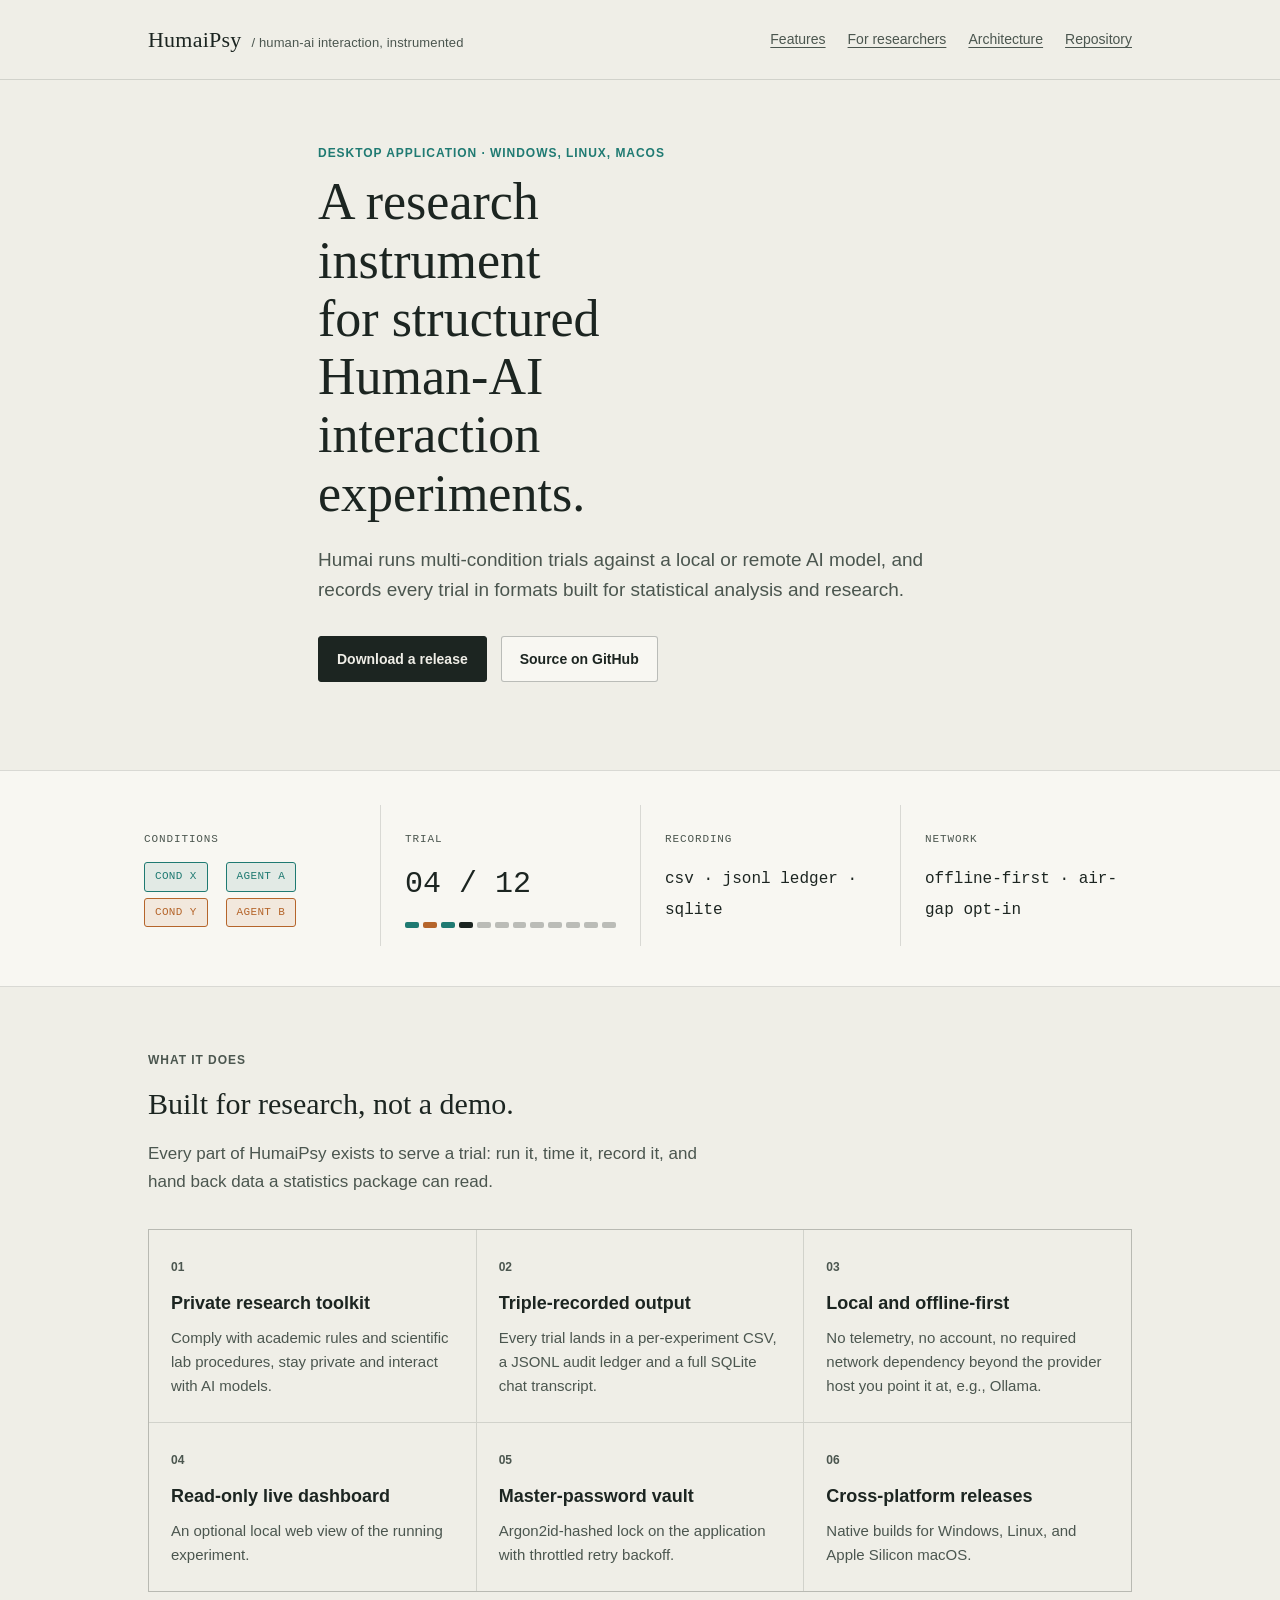
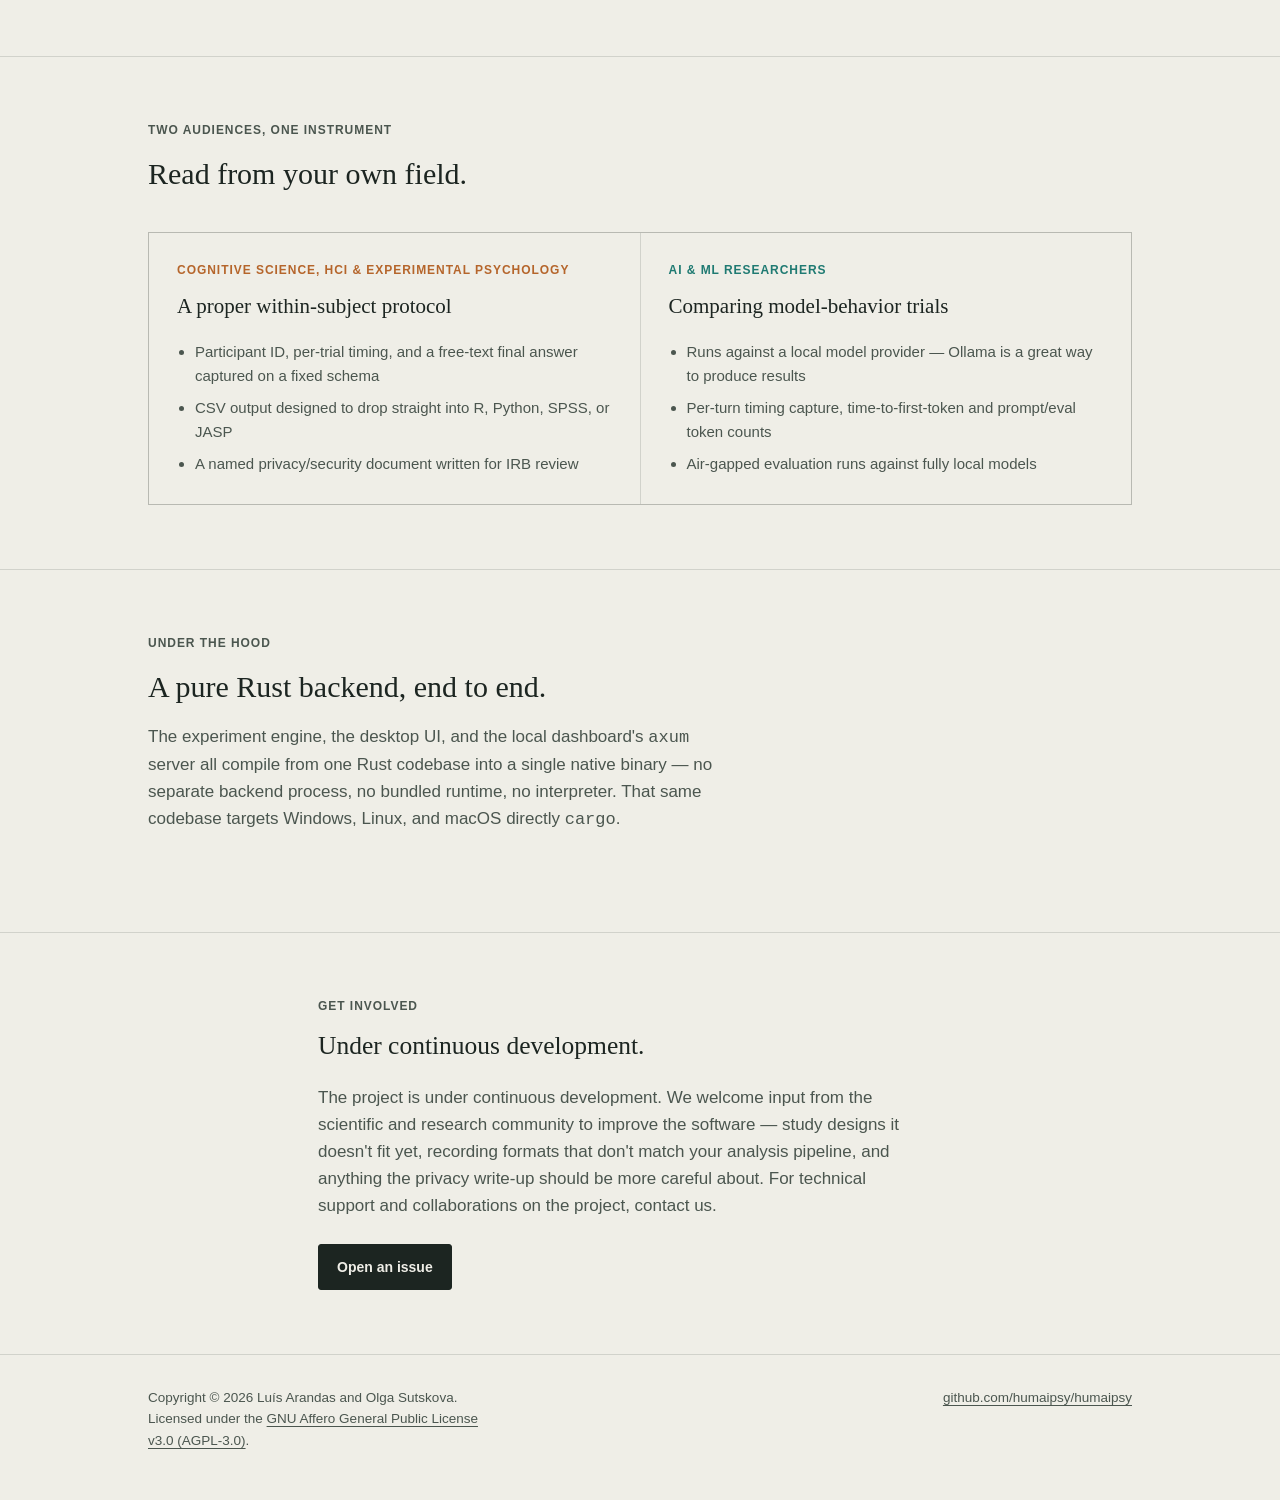
==== docs/index.html @ b85bdc6e "Point site and CI badge at humaipsy/humaipsy The repository moved from vecnode/humai to humaipsy/hum" ====
<!doctype html>
<html lang="en">
<head>
<meta charset="utf-8">
<meta name="viewport" content="width=device-width, initial-scale=1">
<title>HumaiPsy — Human-AI Interaction research instrument</title>
<meta name="description" content="Humai is a cross-platform desktop application for running structured Human-AI Interaction experiments for cognitive science, HCI, and AI research.">
<link rel="stylesheet" href="style.css">
</head>
<body>

<header class="masthead">
  <div class="wrap">
    <div class="wordmark">
      <span class="mark">HumaiPsy</span>
      <span class="tag">/ human-ai interaction, instrumented</span>
    </div>
    <nav class="masthead-links">
      <a href="#features">Features</a>
      <a href="#research">For researchers</a>
      <a href="#architecture">Architecture</a>
      <a href="https://github.com/humaipsy/humaipsy">Repository</a>
    </nav>
  </div>
</header>

<main>
  <section class="hero">
    <div class="wrap prose">
      <span class="eyebrow">Desktop application · Windows, Linux, macOS</span>
      <h1>A research instrument for structured Human&#8209;AI interaction experiments.</h1>
      <p class="lede">
        Humai runs multi-condition trials against a local or
        remote AI model, and records every trial in formats built for
        statistical analysis and research.
      </p>
      <div class="cta-row">
        <a class="btn primary" href="https://github.com/humaipsy/humaipsy/releases">Download a release</a>
        <a class="btn" href="https://github.com/humaipsy/humaipsy">Source on GitHub</a>
      </div>
    </div>
  </section>

  <div class="panel-band">
    <div class="wrap panel">
      <!-- Some design -->
      <div class="panel-cell">
        <span class="label">Conditions</span>
        <div class="condition-row">
          <div class="condition-col">
            <span class="condition-chip coop">COND X</span>
            <span class="condition-chip argum">COND Y</span>
          </div>
          <div class="condition-col">
            <span class="condition-chip coop">AGENT A</span>
            <span class="condition-chip argum">AGENT B</span>
          </div>
        </div>
      </div>
      <!-- Cool animation here -->
      <div class="panel-cell">
        <span class="label">Trial</span>
        <div class="readout-value">04 / 12</div>
        <div class="trial-track" aria-hidden="true">
          <span class="trial-dot done coop"></span><span class="trial-dot done argum"></span>
          <span class="trial-dot done coop"></span><span class="trial-dot active"></span>
          <span class="trial-dot"></span><span class="trial-dot"></span>
          <span class="trial-dot"></span><span class="trial-dot"></span>
          <span class="trial-dot"></span><span class="trial-dot"></span>
          <span class="trial-dot"></span><span class="trial-dot"></span>
        </div>
      </div>
      <div class="panel-cell">
        <span class="label">Recording</span>
        <div class="readout-value" style="font-size:16px; margin-top:14px; line-height:1.9;">
          csv · jsonl ledger · sqlite
        </div>
      </div>
      <div class="panel-cell">
        <span class="label">Network</span>
        <div class="readout-value" style="font-size:16px; margin-top:14px; line-height:1.9;">
          offline-first · air-gap opt-in
        </div>
      </div>
    </div>
  </div>

  <section id="features">
    <div class="wrap">
      <div class="section-head">
        <span class="eyebrow">What it does</span>
        <h2>Built for research, not a demo.</h2>
        <p>
          Every part of HumaiPsy exists to serve a trial: run it, time it, record it,
          and hand back data a statistics package can read.
        </p>
      </div>
      <div class="feature-grid">
        <div class="feature">
          <span class="num">01</span>
          <h3>Private research toolkit</h3>
          <p>Comply with academic rules and scientific lab procedures, 
            stay private and interact with AI models.</p>
        </div>
        <div class="feature">
          <span class="num">02</span>
          <h3>Triple-recorded output</h3>
          <p>Every trial lands in a per-experiment CSV, a JSONL audit
          ledger and a full SQLite chat transcript.</p>
        </div>
        <div class="feature">
          <span class="num">03</span>
          <h3>Local and offline-first</h3>
          <p>No telemetry, no account, no required network dependency beyond
          the provider host you point it at, e.g., Ollama.</p>
        </div>
        <div class="feature">
          <span class="num">04</span>
          <h3>Read-only live dashboard</h3>
          <p>An optional local web view of the running experiment.</p>
        </div>
        <div class="feature">
          <span class="num">05</span>
          <h3>Master-password vault</h3>
          <p>Argon2id-hashed lock on the application with throttled retry
          backoff.</p>
        </div>
        <div class="feature">
          <span class="num">06</span>
          <h3>Cross-platform releases</h3>
          <p>Native builds for Windows, Linux, and Apple Silicon macOS.</p>
        </div>
      </div>
    </div>
  </section>

  <section id="research">
    <div class="wrap">
      <div class="section-head">
        <span class="eyebrow">Two audiences, one instrument</span>
        <h2>Read from your own field.</h2>
      </div>
      <div class="tracks">
        <div class="track">
          <span class="eyebrow argum">Cognitive science, HCI &amp; experimental psychology</span>
          <h3>A proper within-subject protocol</h3>
          <ul>
            <li>Participant ID, per-trial timing, and a free-text final answer captured on a fixed schema</li>
            <li>CSV output designed to drop straight into R, Python, SPSS, or JASP</li>
            <li>A named privacy/security document written for IRB review</li>
          </ul>
        </div>
        <div class="track">
          <span class="eyebrow coop">AI &amp; ML researchers</span>
          <h3>Comparing model-behavior trials</h3>
          <ul>
            <li>Runs against a local model provider — Ollama is a great way to produce results</li>
            <li>Per-turn timing capture, time-to-first-token and prompt/eval token counts</li>
            <li>Air-gapped evaluation runs against fully local models</li>
          </ul>
        </div>
      </div>
    </div>
  </section>

  <section id="architecture">
    <div class="wrap">
      <div class="section-head">
        <span class="eyebrow">Under the hood</span>
        <h2>A pure Rust backend, end to end.</h2>
        <p>
          The experiment engine, the desktop UI, and the local dashboard's
          <code>axum</code> server all compile from one Rust codebase into a
          single native binary — no separate backend process, no bundled
          runtime, no interpreter. That same codebase targets Windows, Linux,
          and macOS directly
          <code>cargo</code>.
        </p>
      </div>
    </div>
  </section>

  <section class="cta-final">
    <div class="wrap prose">
      <span class="eyebrow">Get involved</span>
      <h2>Under continuous development.</h2>
      <p>
        The project is under continuous development. We welcome input from the
        scientific and research community to improve the software — study
        designs it doesn't fit yet, recording formats that don't match your
        analysis pipeline, and anything the privacy write-up should be more
        careful about. For technical support and collaborations on the project,
        contact us.
      </p>
      <div class="contact-row">
        <a class="btn primary" href="https://github.com/humaipsy/humaipsy/issues">Open an issue</a>
      </div>
    </div>
  </section>
</main>

<footer>
  <div class="wrap">
    <div class="license-line">
      Copyright &copy; 2026 Lu&iacute;s Arandas and Olga Sutskova.<br>
      Licensed under the <a href="https://github.com/humaipsy/humaipsy/blob/main/LICENSE">GNU Affero General Public License v3.0 (AGPL-3.0)</a>.
    </div>
    <div>
      <a href="https://github.com/humaipsy/humaipsy">github.com/humaipsy/humaipsy</a>
    </div>
  </div>
</footer>

<script src="script.js" defer></script>
</body>
</html>
---- docs/style.css ----
:root {
    --paper: #efeee7;
    --surface: #f8f7f2;
    --ink: #1c2521;
    --ink-soft: #4b564f;
    --line: rgba(28,37,33,.14);
    --line-strong: rgba(28,37,33,.28);
    --coop: #1f7a72;
    --coop-soft: rgba(31,122,114,.10);
    --argum: #b5652b;
    --argum-soft: rgba(181,101,43,.10);
    --shadow: 0 1px 0 rgba(28,37,33,.06);

    --font-display: Georgia, "Iowan Old Style", "Palatino Linotype", "Times New Roman", serif;
    --font-body: -apple-system, "Segoe UI", Roboto, Helvetica, Arial, sans-serif;
    --font-mono: ui-monospace, "Cascadia Code", "SF Mono", Consolas, "Liberation Mono", monospace;
  }

  @media (prefers-color-scheme: dark) {
    :root:not([data-theme="light"]) {
      --paper: #12161a;
      --surface: #171c20;
      --ink: #e7e4d8;
      --ink-soft: #a7ada3;
      --line: rgba(231,228,216,.14);
      --line-strong: rgba(231,228,216,.28);
      --coop: #4fc3b8;
      --coop-soft: rgba(79,195,184,.12);
      --argum: #e0954d;
      --argum-soft: rgba(224,149,77,.12);
      --shadow: 0 1px 0 rgba(0,0,0,.4);
    }
  }
  :root[data-theme="dark"] {
    --paper: #12161a;
    --surface: #171c20;
    --ink: #e7e4d8;
    --ink-soft: #a7ada3;
    --line: rgba(231,228,216,.14);
    --line-strong: rgba(231,228,216,.28);
    --coop: #4fc3b8;
    --coop-soft: rgba(79,195,184,.12);
    --argum: #e0954d;
    --argum-soft: rgba(224,149,77,.12);
    --shadow: 0 1px 0 rgba(0,0,0,.4);
  }

  * { box-sizing: border-box; }
  html { -webkit-text-size-adjust: 100%; }
  body {
    margin: 0;
    background: var(--paper);
    color: var(--ink);
    font-family: var(--font-body);
    font-size: 17px;
    line-height: 1.6;
    -webkit-font-smoothing: antialiased;
  }
  ::selection { background: var(--coop-soft); }
  a { color: var(--coop); text-decoration-thickness: 1px; text-underline-offset: 3px; }
  a:focus-visible, button:focus-visible { outline: 2px solid var(--coop); outline-offset: 2px; }

  .wrap { max-width: 1040px; margin: 0 auto; padding: 0 28px; }
  .prose { max-width: 700px; }

  h1, h2, h3 { font-family: var(--font-display); font-weight: 400; text-wrap: balance; margin: 0; }
  .eyebrow {
    font-family: var(--font-body);
    font-weight: 600;
    font-size: 12px;
    letter-spacing: .08em;
    text-transform: uppercase;
    color: var(--ink-soft);
    display: block;
    margin-bottom: 10px;
  }
  code, .mono { font-family: var(--font-mono); }

  /* Masthead */
  header.masthead {
    border-bottom: 1px solid var(--line);
  }
  .masthead .wrap {
    display: flex;
    align-items: center;
    justify-content: space-between;
    padding-top: 22px;
    padding-bottom: 22px;
    gap: 16px;
    flex-wrap: wrap;
  }
  .wordmark {
    display: flex;
    align-items: baseline;
    gap: 10px;
  }
  .wordmark .mark {
    font-family: var(--font-display);
    font-size: 22px;
    letter-spacing: .01em;
  }
  .wordmark .tag {
    font-family: var(--font-body);
    font-size: 13px;
    color: var(--ink-soft);
    letter-spacing: .01em;
  }
  nav.masthead-links {
    display: flex;
    gap: 22px;
    font-family: var(--font-body);
    font-size: 14px;
  }
  nav.masthead-links a { color: var(--ink-soft); }
  nav.masthead-links a:hover { color: var(--ink); }

  /* Hero */
  .hero { padding: 64px 0 40px; }
  .hero .eyebrow { color: var(--coop); }
  .hero h1 {
    font-size: clamp(34px, 5vw, 52px);
    line-height: 1.12;
    max-width: 15ch;
  }
  .hero p.lede {
    max-width: 62ch;
    font-size: 19px;
    color: var(--ink-soft);
    margin: 22px 0 0;
  }
  .hero .cta-row {
    display: flex;
    gap: 14px;
    margin-top: 30px;
    flex-wrap: wrap;
  }
  .btn {
    display: inline-flex;
    align-items: center;
    gap: 8px;
    font-family: var(--font-body);
    font-weight: 600;
    font-size: 14px;
    padding: 11px 18px;
    border: 1px solid var(--line-strong);
    border-radius: 3px;
    color: var(--ink);
    text-decoration: none;
    background: var(--surface);
  }
  .btn.primary {
    background: var(--ink);
    color: var(--paper);
    border-color: var(--ink);
  }
  .btn:hover { border-color: var(--coop); color: var(--coop); }
  .btn.primary:hover { color: var(--paper); border-color: var(--coop); background: var(--coop); }

  /* Instrument panel */
  .panel-band { border-top: 1px solid var(--line); border-bottom: 1px solid var(--line); background: var(--surface); margin-top: 48px; }
  .panel {
    padding: 34px 0 40px;
    display: grid;
    grid-template-columns: repeat(auto-fit, minmax(220px, 1fr));
    gap: 0;
  }
  .panel-cell {
    padding: 18px 24px;
    border-left: 1px solid var(--line);
  }
  .panel-cell:first-child { border-left: none; }
  .panel-cell .label {
    font-family: var(--font-mono);
    font-size: 11px;
    letter-spacing: .08em;
    text-transform: uppercase;
    color: var(--ink-soft);
  }
  .condition-row { display: flex; flex-direction: row; gap: 18px; margin-top: 12px; align-items: flex-start; }
  .condition-col { display: flex; flex-direction: column; gap: 6px; align-items: flex-start; }
  .condition-chip {
    font-family: var(--font-mono);
    font-size: 11px;
    padding: 5px 10px;
    border-radius: 3px;
    letter-spacing: .03em;
  }
  .condition-chip.coop { background: var(--coop-soft); color: var(--coop); border: 1px solid var(--coop); }
  .condition-chip.argum { background: var(--argum-soft); color: var(--argum); border: 1px solid var(--argum); }
  .readout-value {
    font-family: var(--font-mono);
    font-size: 30px;
    margin-top: 10px;
    font-variant-numeric: tabular-nums;
  }
  .trial-track { display: flex; gap: 4px; margin-top: 14px; }
  .trial-dot { width: 16px; height: 6px; border-radius: 2px; background: var(--line-strong); }
  .trial-dot.done.coop { background: var(--coop); }
  .trial-dot.done.argum { background: var(--argum); }
  .trial-dot.active { background: var(--ink); }

  /* Sections */
  section { padding: 64px 0; }
  section + section { border-top: 1px solid var(--line); }
  .section-head { margin-bottom: 34px; }
  .section-head h2 { font-size: 30px; }
  .section-head p { color: var(--ink-soft); max-width: 62ch; margin: 12px 0 0; }

  .feature-grid {
    display: grid;
    grid-template-columns: repeat(3, 1fr);
    gap: 1px;
    background: var(--line);
    border: 1px solid var(--line);
  }
  @media (max-width: 900px) {
    .feature-grid { grid-template-columns: repeat(2, 1fr); }
  }
  @media (max-width: 600px) {
    .feature-grid { grid-template-columns: 1fr; }
  }
  .feature {
    background: var(--paper);
    padding: 22px 22px 24px;
  }
  .feature .num {
    font-family: var(--font-body);
    font-weight: 600;
    font-size: 12px;
    color: var(--ink-soft);
  }
  .feature h3 { font-size: 18px; margin-top: 10px; font-family: var(--font-body); font-weight: 600; }
  .feature p { color: var(--ink-soft); font-size: 15px; margin: 8px 0 0; }

  .tracks {
    display: grid;
    grid-template-columns: 1fr 1fr;
    gap: 1px;
    background: var(--line);
    border: 1px solid var(--line);
  }
  .track { background: var(--paper); padding: 28px; }
  .track .eyebrow.coop { color: var(--coop); }
  .track .eyebrow.argum { color: var(--argum); }
  .track h3 { font-size: 21px; font-family: var(--font-display); }
  .track ul { padding-left: 18px; margin: 16px 0 0; color: var(--ink-soft); font-size: 15px; }
  .track li + li { margin-top: 8px; }
  .track li::marker { color: var(--ink-soft); }


  .cta-final { text-align: left; }
  .cta-final p { max-width: 62ch; color: var(--ink-soft); }
  .contact-row { display: flex; gap: 14px; flex-wrap: wrap; margin-top: 24px; }

  footer {
    border-top: 1px solid var(--line);
    padding: 32px 0 48px;
  }
  footer .wrap {
    display: flex;
    justify-content: space-between;
    align-items: flex-start;
    gap: 20px;
    flex-wrap: wrap;
    font-family: var(--font-body);
    font-size: 13.5px;
    color: var(--ink-soft);
  }
  footer a { color: var(--ink-soft); }
  footer a:hover { color: var(--coop); }
  footer .license-line { max-width: 46ch; line-height: 1.6; }

  @media (max-width: 720px) {
    .tracks { grid-template-columns: 1fr; }
  }

  @media (prefers-reduced-motion: no-preference) {
    .trial-dot.active { animation: pulse 1.6s ease-in-out infinite; }
  }
  @keyframes pulse { 0%,100% { opacity: 1; } 50% { opacity: .35; } }
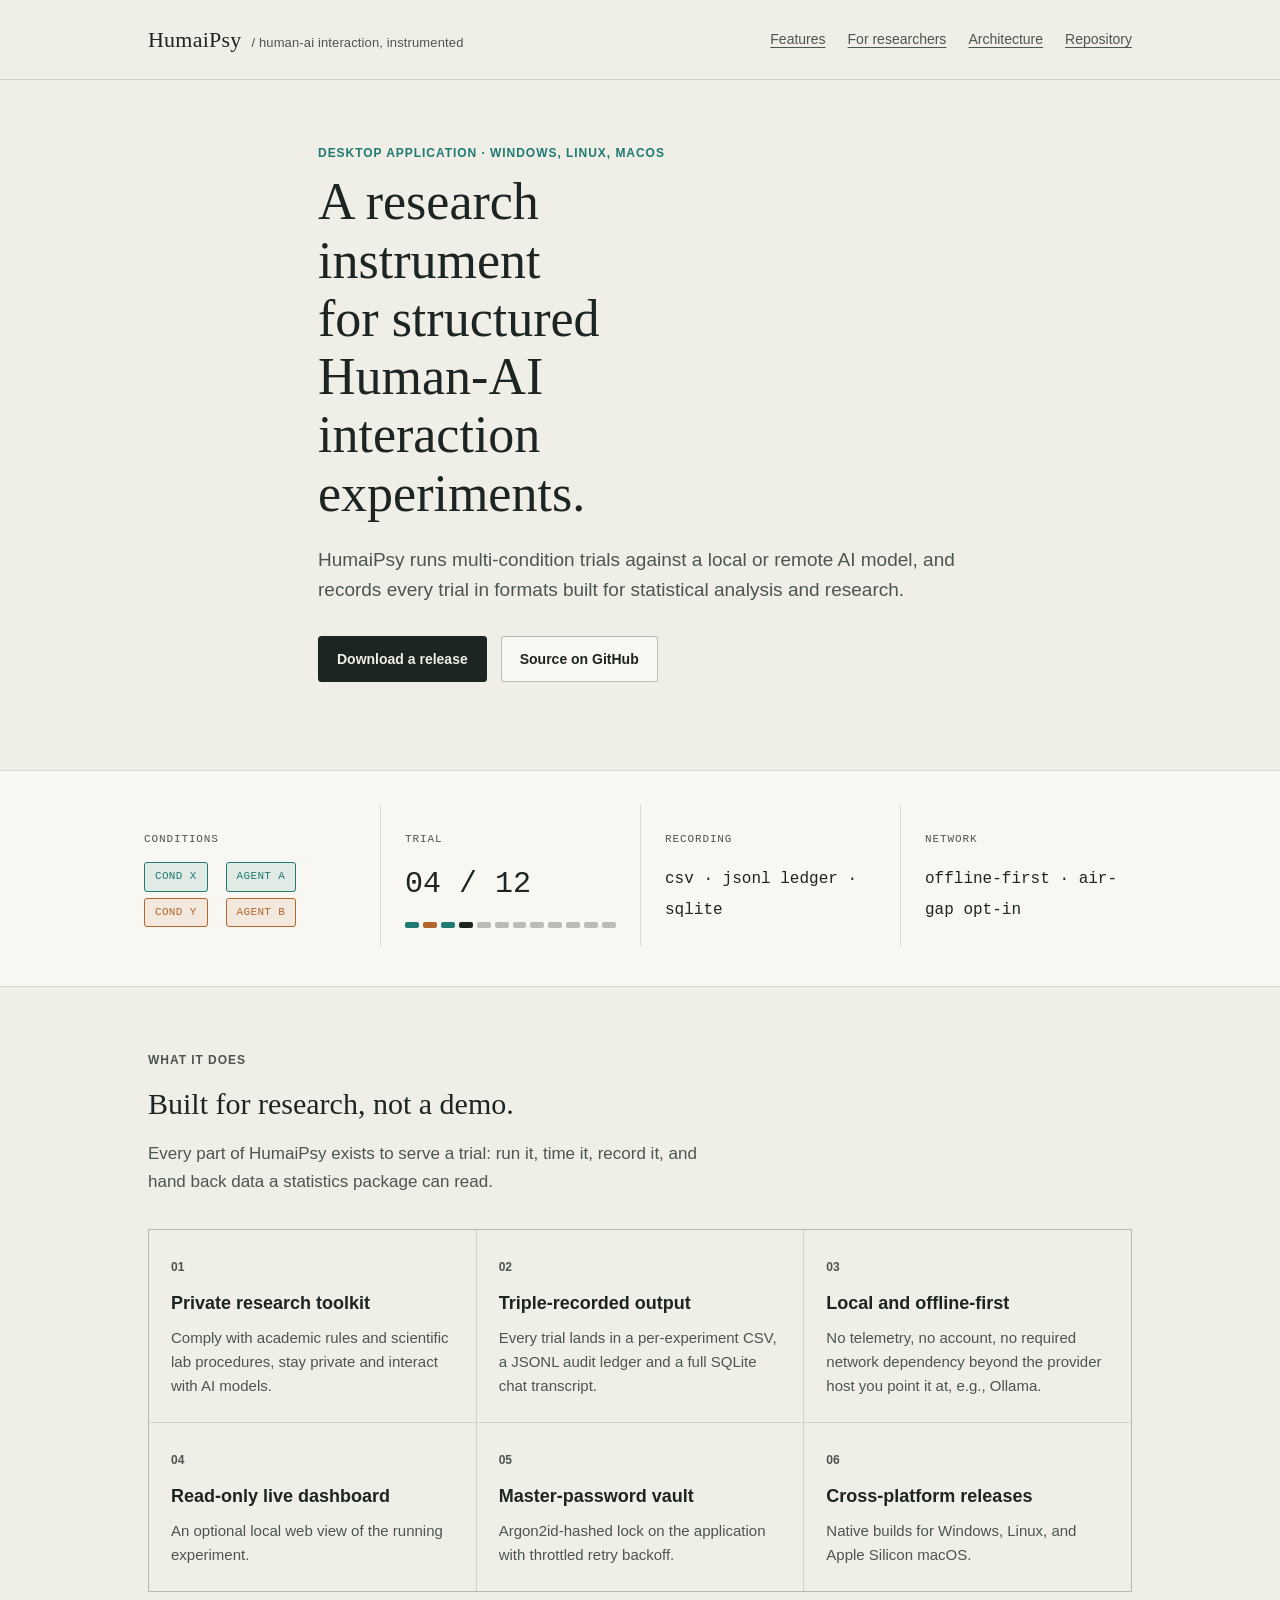
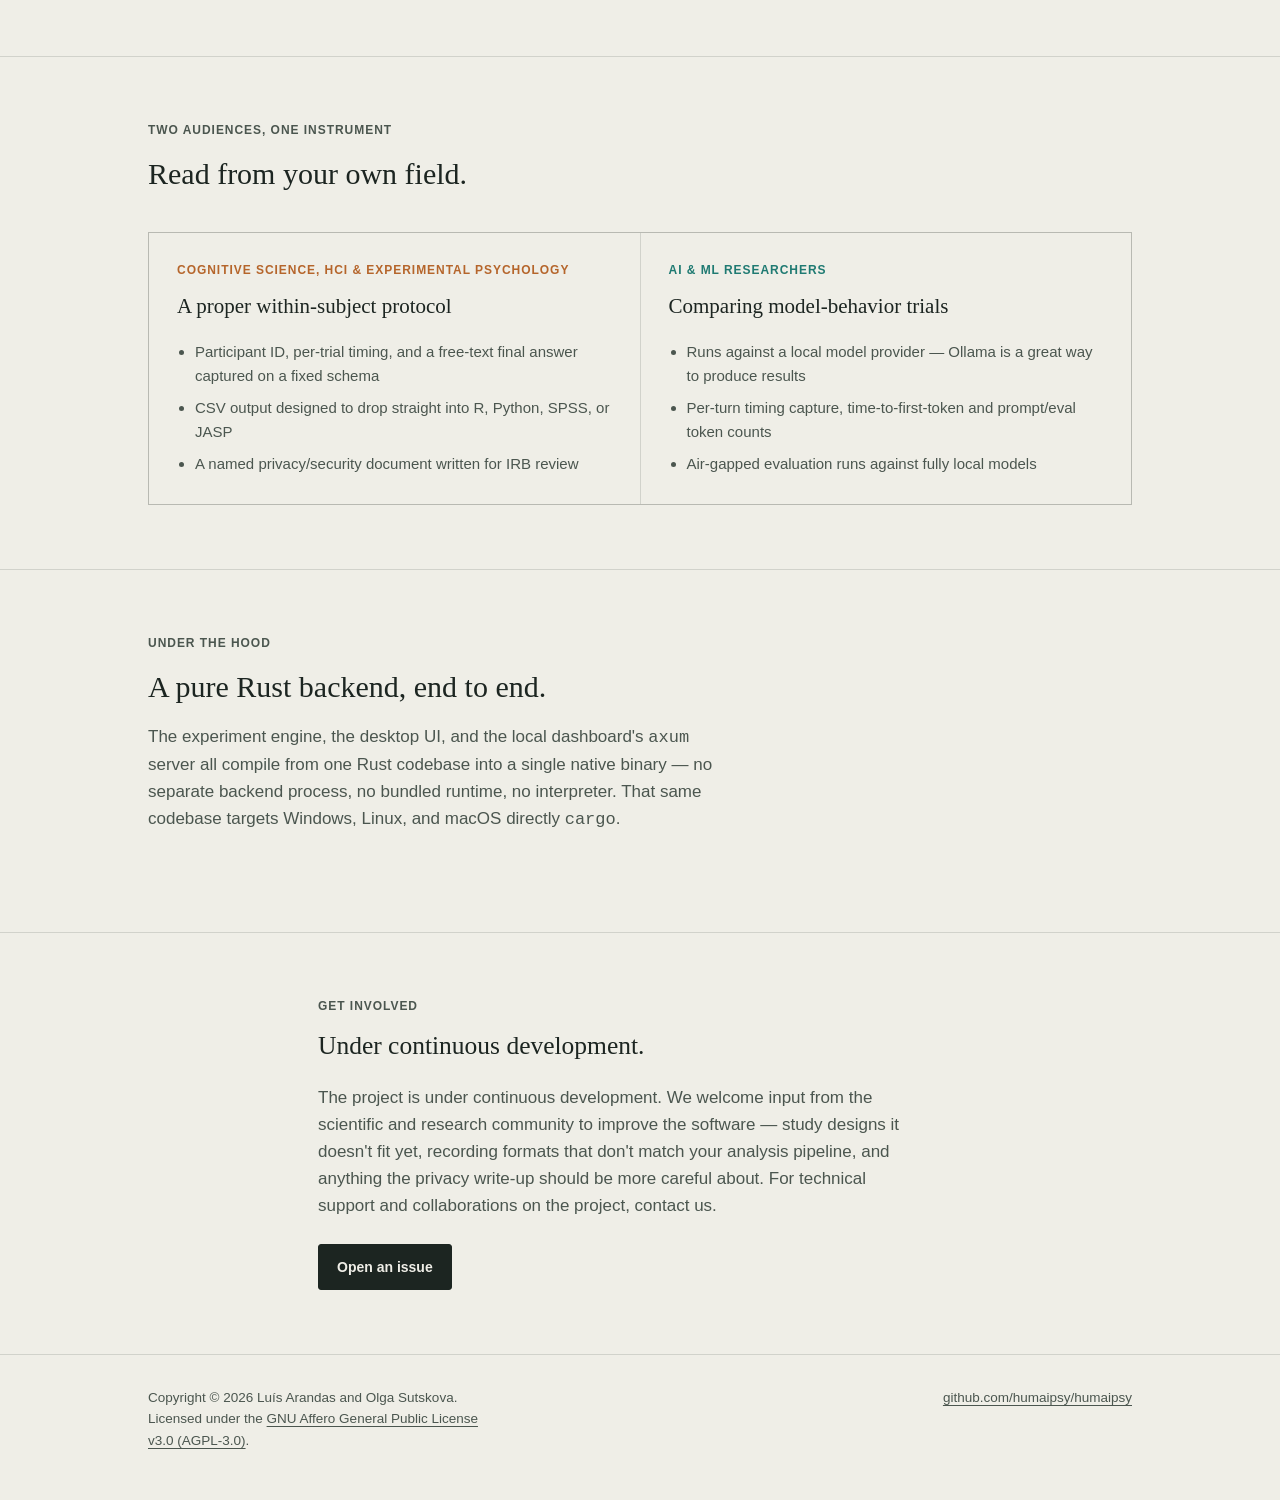
==== commit abf0fb2b: "Rename the project to HumaiPsy (0.1.6) The repository is now humaipsy/humaipsy, and the app still ca" ====
--- a/docs/index.html
+++ b/docs/index.html
@@ -4,7 +4,7 @@
 <meta charset="utf-8">
 <meta name="viewport" content="width=device-width, initial-scale=1">
 <title>HumaiPsy — Human-AI Interaction research instrument</title>
-<meta name="description" content="Humai is a cross-platform desktop application for running structured Human-AI Interaction experiments for cognitive science, HCI, and AI research.">
+<meta name="description" content="HumaiPsy is a cross-platform desktop application for running structured Human-AI Interaction experiments for cognitive science, HCI, and AI research.">
 <link rel="stylesheet" href="style.css">
 </head>
 <body>
@@ -30,7 +30,7 @@
       <span class="eyebrow">Desktop application · Windows, Linux, macOS</span>
       <h1>A research instrument for structured Human&#8209;AI interaction experiments.</h1>
       <p class="lede">
-        Humai runs multi-condition trials against a local or
+        HumaiPsy runs multi-condition trials against a local or
         remote AI model, and records every trial in formats built for
         statistical analysis and research.
       </p>
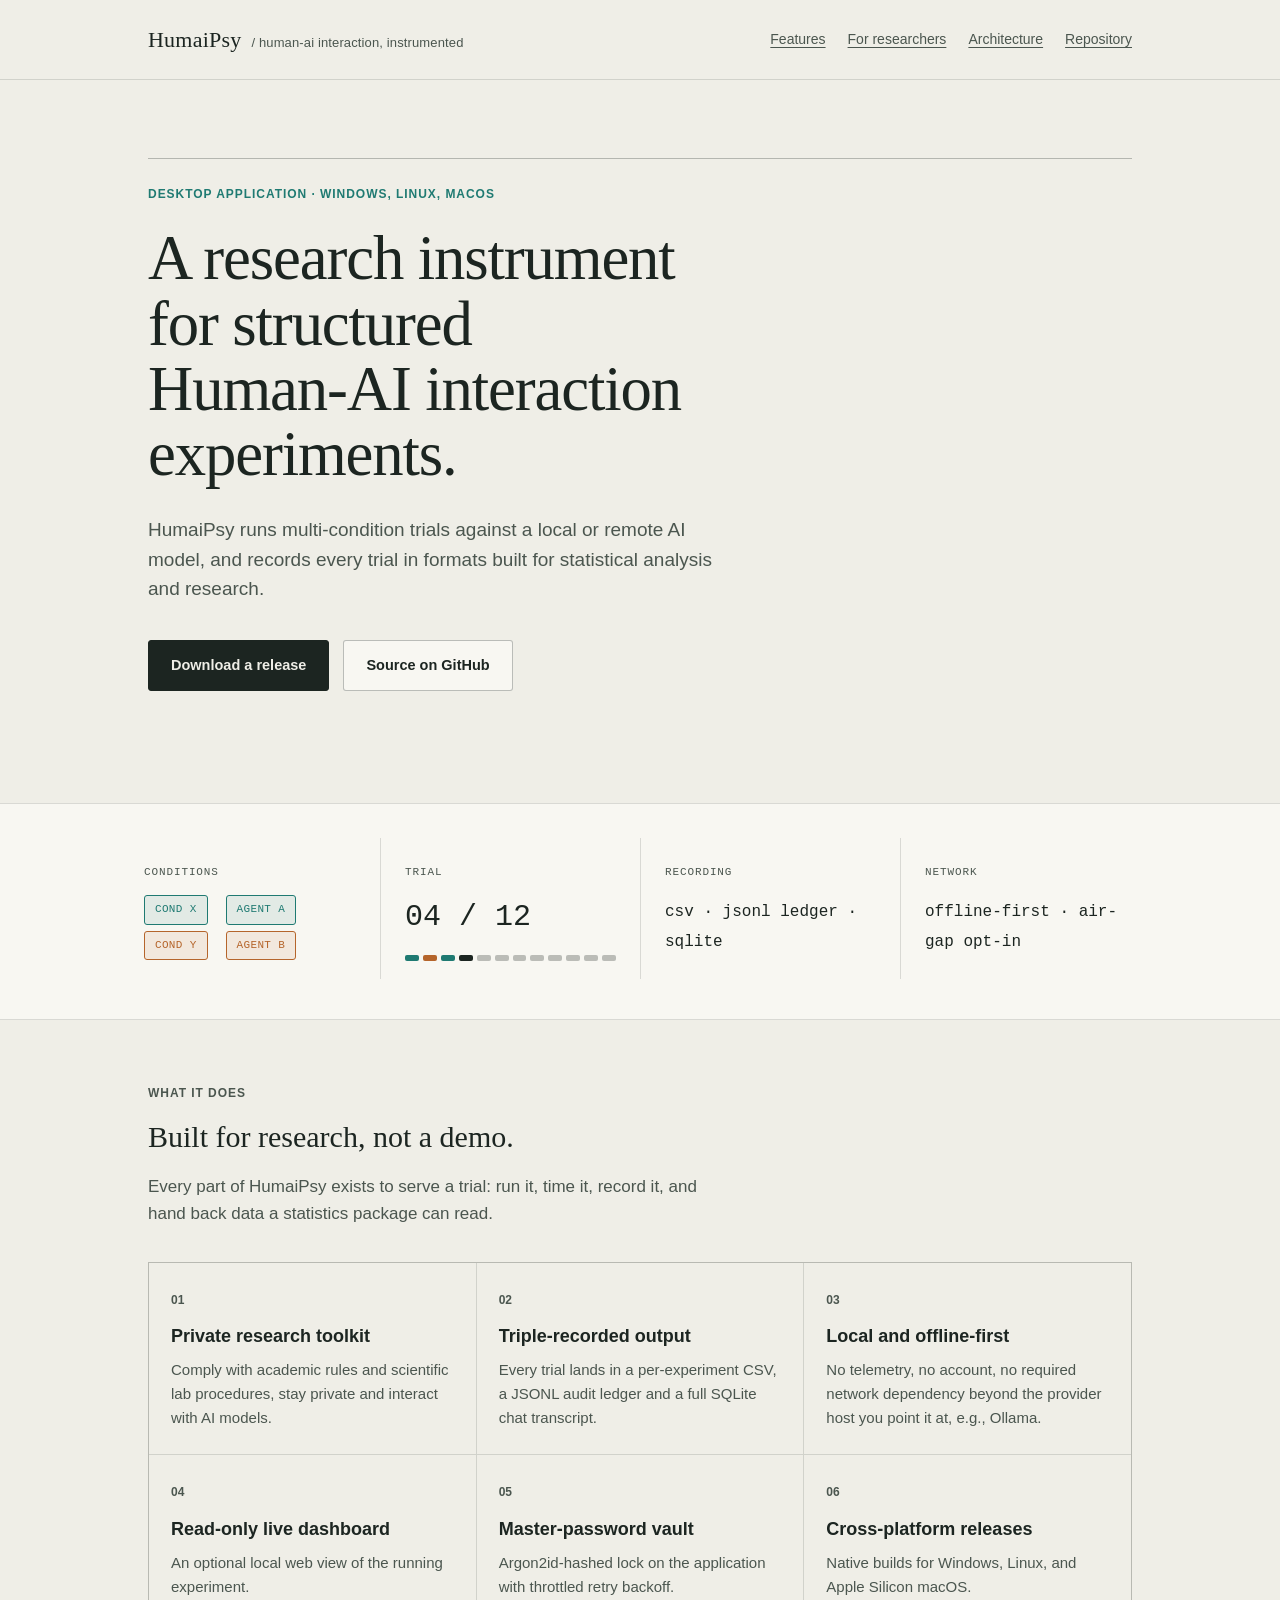
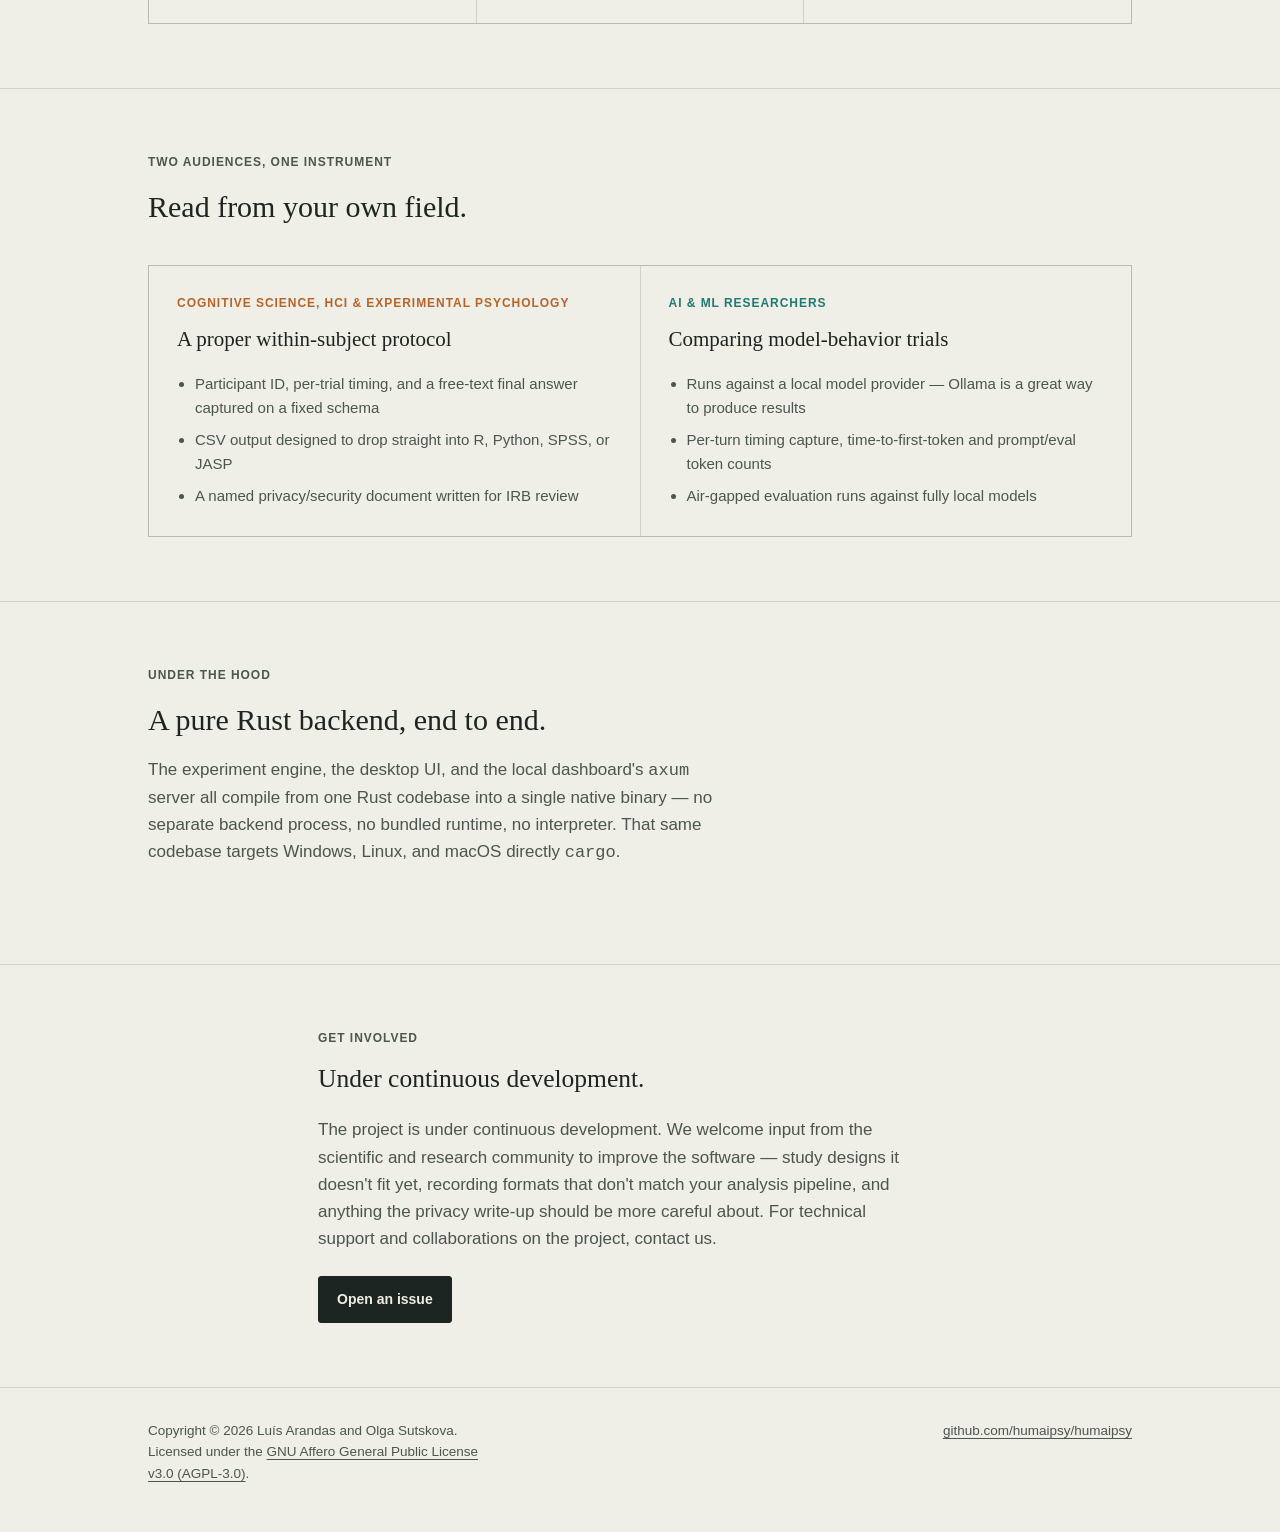
==== commit a2ff861c: "Give the hero a left-anchored masthead The headline sat inside a centred 700px measure, so at deskto" ====
--- a/docs/index.html
+++ b/docs/index.html
@@ -27,6 +27,7 @@
 <main>
   <section class="hero">
     <div class="wrap prose">
+      <hr class="rule">
       <span class="eyebrow">Desktop application · Windows, Linux, macOS</span>
       <h1>A research instrument for structured Human&#8209;AI interaction experiments.</h1>
       <p class="lede">
--- a/docs/style.css
+++ b/docs/style.css
@@ -115,24 +115,41 @@
   nav.masthead-links a:hover { color: var(--ink); }
 
   /* Hero */
-  .hero { padding: 64px 0 40px; }
-  .hero .eyebrow { color: var(--coop); }
+  /* One left-anchored column. The block starts at the same x as the wordmark and the
+     type does the work, instead of sitting in a centred 700px measure with the
+     headline wrapping to six ragged lines. */
+  .hero { padding: 78px 0 64px; }
+  .hero .prose { max-width: 1040px; }
+  .hero .rule {
+    border: 0;
+    border-top: 1px solid var(--line-strong);
+    margin: 0 0 26px;
+  }
+  .hero .eyebrow { color: var(--coop); margin-bottom: 22px; }
   .hero h1 {
-    font-size: clamp(34px, 5vw, 52px);
-    line-height: 1.12;
-    max-width: 15ch;
+    font-size: clamp(40px, 4.9vw, 66px);
+    line-height: 1.04;
+    letter-spacing: -0.018em;
+    max-width: 19ch;
   }
   .hero p.lede {
-    max-width: 62ch;
+    max-width: 54ch;
     font-size: 19px;
-    color: var(--ink-soft);
-    margin: 22px 0 0;
+    line-height: 1.55;
+    color: var(--ink-soft);
+    margin: 28px 0 0;
   }
   .hero .cta-row {
     display: flex;
     gap: 14px;
-    margin-top: 30px;
+    margin-top: 36px;
     flex-wrap: wrap;
+  }
+  .hero .btn { padding: 13px 22px; font-size: 14.5px; }
+
+  @media (max-width: 700px) {
+    .hero { padding: 52px 0 44px; }
+    .hero h1 { max-width: 15ch; }
   }
   .btn {
     display: inline-flex;
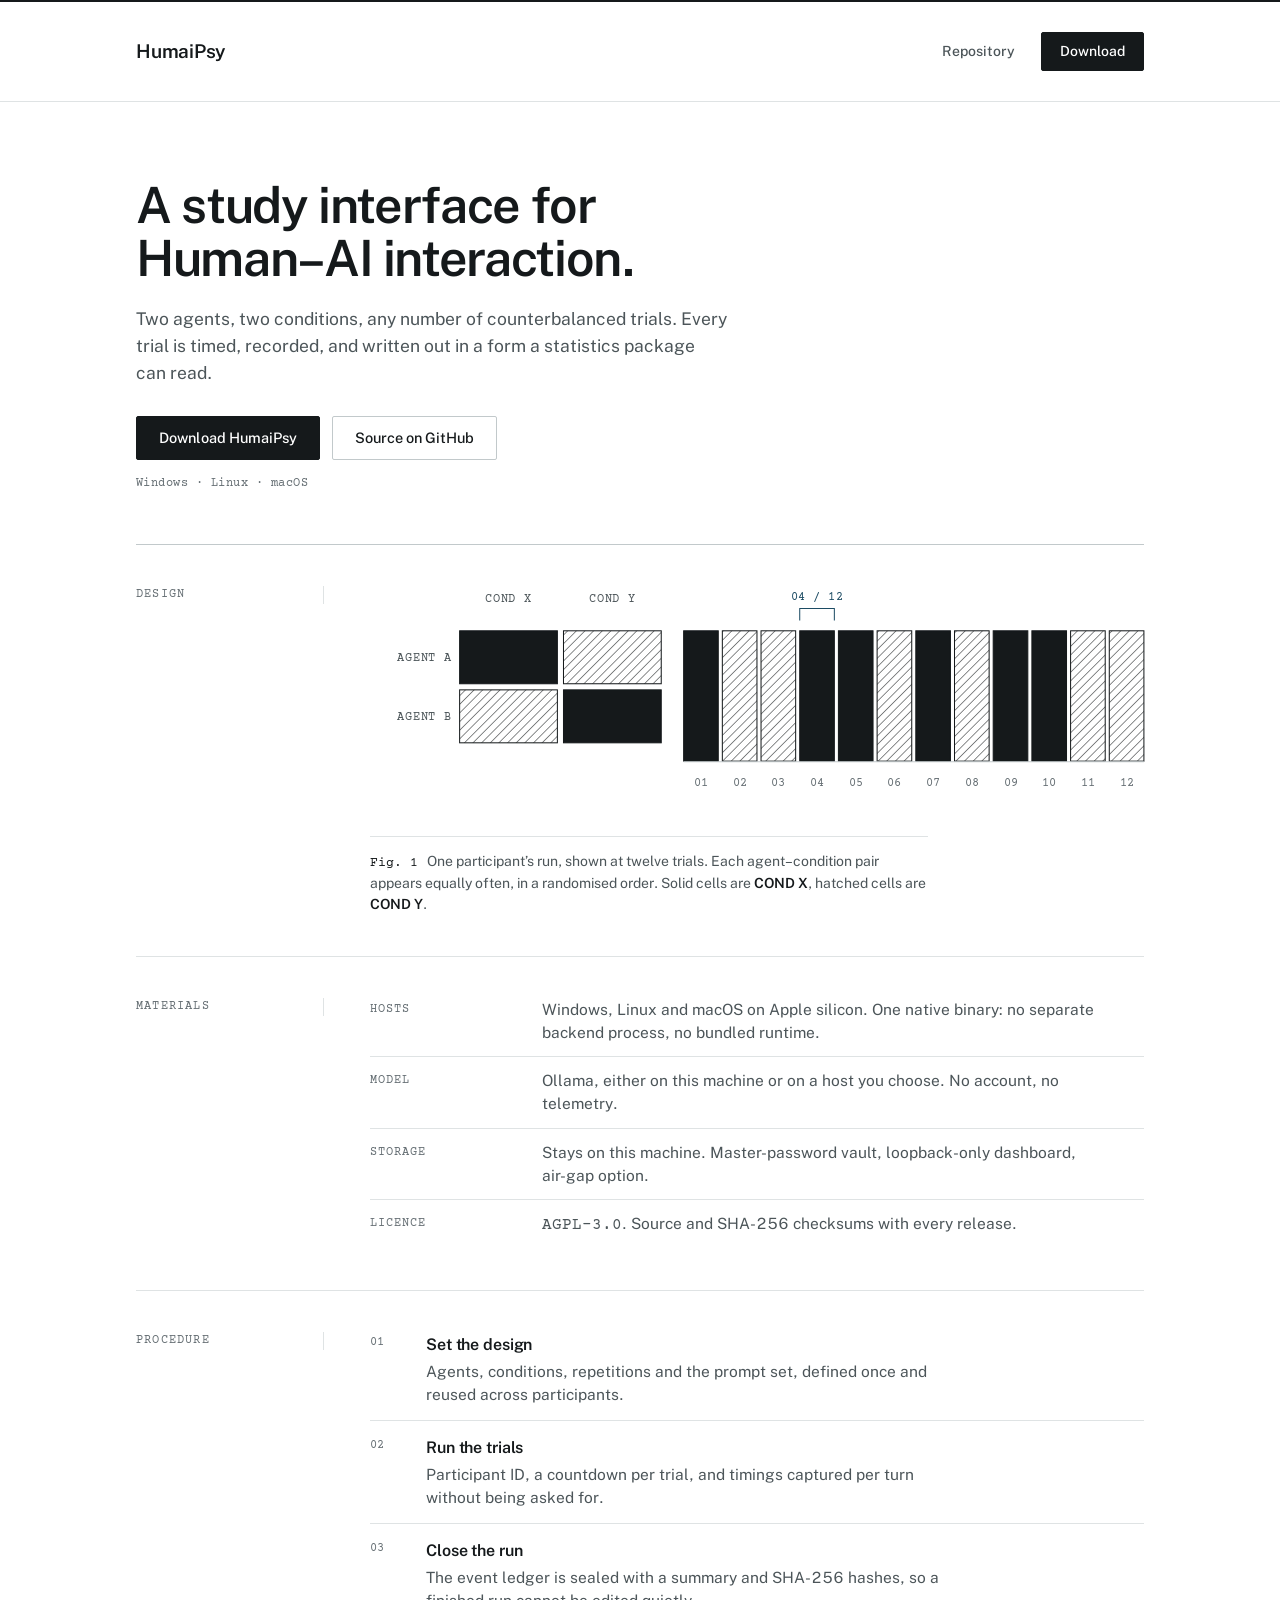
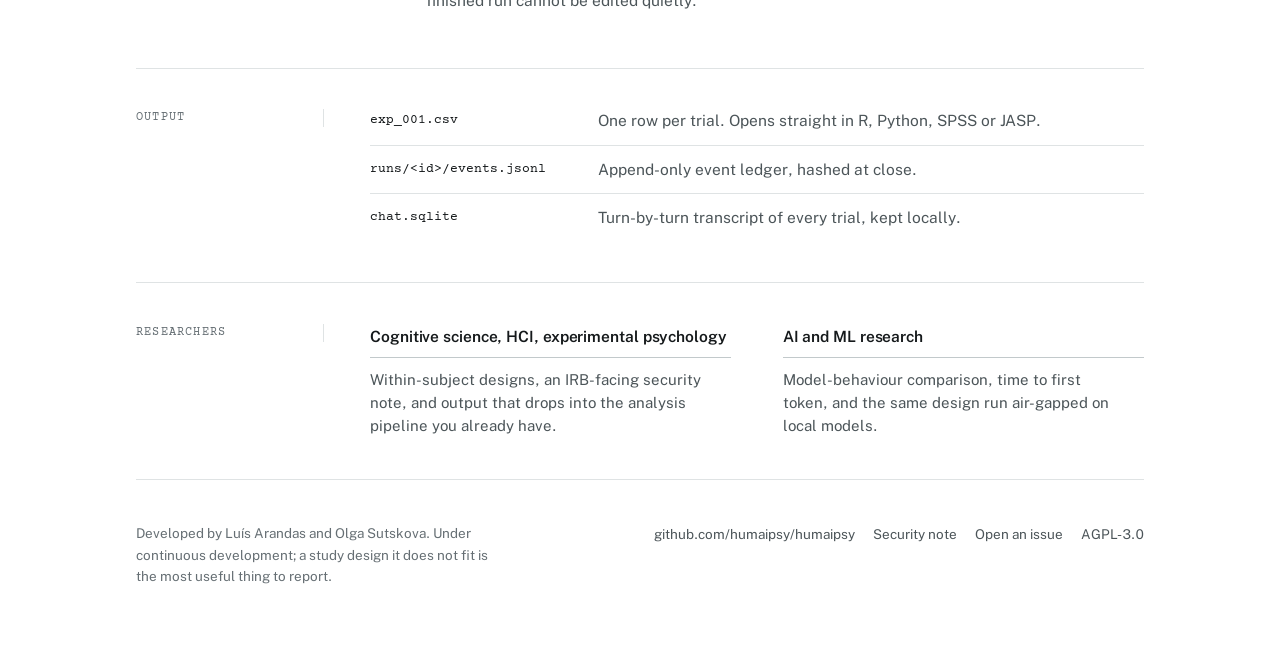
==== commit e00f871f: "Replace the website with the specification-sheet design The page becomes a specification sheet for a" ====
--- a/docs/index.html
+++ b/docs/index.html
@@ -3,215 +3,297 @@
 <head>
 <meta charset="utf-8">
 <meta name="viewport" content="width=device-width, initial-scale=1">
-<title>HumaiPsy — Human-AI Interaction research instrument</title>
-<meta name="description" content="HumaiPsy is a cross-platform desktop application for running structured Human-AI Interaction experiments for cognitive science, HCI, and AI research.">
+<meta name="color-scheme" content="light">
+<title>HumaiPsy — a study interface for Human–AI interaction</title>
+<meta name="description" content="HumaiPsy runs counterbalanced Human–AI interaction trials against a local or remote model, and records every trial as a CSV, an audit ledger and a full transcript.">
 <link rel="stylesheet" href="style.css">
 </head>
 <body>
 
+<!-- impeccable-disable cramped-padding: the hairline rules are the sheet's own grid,
+     not container borders. Every field, procedure step and spec row is inset by its
+     own padding-block (28-42px, 12-14px on the nested rows), declared through
+     var(--field-y) and clamp(), which the static pass cannot resolve — so it reads
+     each rule as content flush to a border. The rendered page measures the inset. -->
+
+<a class="skip-link" href="#sheet">Skip to the content</a>
+
 <header class="masthead">
-  <div class="wrap">
-    <div class="wordmark">
-      <span class="mark">HumaiPsy</span>
-      <span class="tag">/ human-ai interaction, instrumented</span>
-    </div>
-    <nav class="masthead-links">
-      <a href="#features">Features</a>
-      <a href="#research">For researchers</a>
-      <a href="#architecture">Architecture</a>
+  <div class="shell masthead__bar">
+    <a class="wordmark" href="./index.html">HumaiPsy</a>
+    <nav class="nav" aria-label="Primary">
       <a href="https://github.com/humaipsy/humaipsy">Repository</a>
+      <a class="btn btn--primary" href="https://github.com/humaipsy/humaipsy/releases">Download</a>
     </nav>
   </div>
 </header>
 
-<main>
-  <section class="hero">
-    <div class="wrap prose">
-      <hr class="rule">
-      <span class="eyebrow">Desktop application · Windows, Linux, macOS</span>
-      <h1>A research instrument for structured Human&#8209;AI interaction experiments.</h1>
-      <p class="lede">
-        HumaiPsy runs multi-condition trials against a local or
-        remote AI model, and records every trial in formats built for
-        statistical analysis and research.
-      </p>
-      <div class="cta-row">
-        <a class="btn primary" href="https://github.com/humaipsy/humaipsy/releases">Download a release</a>
-        <a class="btn" href="https://github.com/humaipsy/humaipsy">Source on GitHub</a>
-      </div>
+<main class="shell" id="sheet">
+
+  <div class="title-block">
+    <h1>A study interface for Human–AI interaction.</h1>
+    <p class="lede">
+      Two agents, two conditions, any number of counterbalanced trials. Every trial is
+      timed, recorded, and written out in a form a statistics package can read.
+    </p>
+    <div class="actions">
+      <a class="btn btn--primary" href="https://github.com/humaipsy/humaipsy/releases">Download HumaiPsy</a>
+      <a class="btn btn--ghost" href="https://github.com/humaipsy/humaipsy">Source on GitHub</a>
     </div>
-  </section>
-
-  <div class="panel-band">
-    <div class="wrap panel">
-      <!-- Some design -->
-      <div class="panel-cell">
-        <span class="label">Conditions</span>
-        <div class="condition-row">
-          <div class="condition-col">
-            <span class="condition-chip coop">COND X</span>
-            <span class="condition-chip argum">COND Y</span>
-          </div>
-          <div class="condition-col">
-            <span class="condition-chip coop">AGENT A</span>
-            <span class="condition-chip argum">AGENT B</span>
-          </div>
-        </div>
-      </div>
-      <!-- Cool animation here -->
-      <div class="panel-cell">
-        <span class="label">Trial</span>
-        <div class="readout-value">04 / 12</div>
-        <div class="trial-track" aria-hidden="true">
-          <span class="trial-dot done coop"></span><span class="trial-dot done argum"></span>
-          <span class="trial-dot done coop"></span><span class="trial-dot active"></span>
-          <span class="trial-dot"></span><span class="trial-dot"></span>
-          <span class="trial-dot"></span><span class="trial-dot"></span>
-          <span class="trial-dot"></span><span class="trial-dot"></span>
-          <span class="trial-dot"></span><span class="trial-dot"></span>
-        </div>
-      </div>
-      <div class="panel-cell">
-        <span class="label">Recording</span>
-        <div class="readout-value" style="font-size:16px; margin-top:14px; line-height:1.9;">
-          csv · jsonl ledger · sqlite
-        </div>
-      </div>
-      <div class="panel-cell">
-        <span class="label">Network</span>
-        <div class="readout-value" style="font-size:16px; margin-top:14px; line-height:1.9;">
-          offline-first · air-gap opt-in
-        </div>
-      </div>
+    <p class="hosts mono">Windows · Linux · macOS</p>
+  </div>
+
+  <section class="field" aria-labelledby="l-design">
+    <h2 class="field__label" id="l-design">Design</h2>
+    <div class="field__body">
+      <figure class="fig">
+        <svg class="fig__plate fig__plate--wide" viewBox="0 0 760 224" role="img" aria-labelledby="fig-title fig-desc">
+          <title id="fig-title">The 2 × 2 design, and one participant’s twelve-trial sequence</title>
+          <desc id="fig-desc">Left: a two-by-two table of agent by condition, with AGENT A and AGENT B as rows and COND X and COND Y as columns; COND X cells are filled solid and COND Y cells are hatched. Right: twelve trials in order, each filled by its condition, with trial 04 marked as the trial in progress.</desc>
+
+          <defs>
+            <pattern id="hatch" width="6" height="6" patternUnits="userSpaceOnUse" patternTransform="rotate(45)">
+              <line class="fig__hatch-line" x1="0" y1="0" x2="0" y2="6"/>
+            </pattern>
+          </defs>
+
+          <!-- the design: agent by condition -->
+          <text class="fig__axis" x="136" y="16" text-anchor="middle">COND X</text>
+          <text class="fig__axis" x="238" y="16" text-anchor="middle">COND Y</text>
+          <text class="fig__axis" x="80" y="74" text-anchor="end">AGENT A</text>
+          <text class="fig__axis" x="80" y="132" text-anchor="end">AGENT B</text>
+
+          <rect class="fig__box fig__box--x" x="88" y="44" width="96" height="52"/>
+          <rect class="fig__box fig__box--y" x="190" y="44" width="96" height="52"/>
+          <rect class="fig__box fig__box--y" x="88" y="102" width="96" height="52"/>
+          <rect class="fig__box fig__box--x" x="190" y="102" width="96" height="52"/>
+
+          <!-- one participant's twelve trials, in the order they are run -->
+          <g class="fig__seq">
+            <g class="fig__bar">
+              <rect class="fig__box fig__box--x" x="308" y="44" width="34" height="128"/>
+              <text class="fig__hint" x="325" y="216">A · X</text>
+            </g>
+            <g class="fig__bar">
+              <rect class="fig__box fig__box--y" x="346" y="44" width="34" height="128"/>
+              <text class="fig__hint" x="363" y="216">B · Y</text>
+            </g>
+            <g class="fig__bar">
+              <rect class="fig__box fig__box--y" x="384" y="44" width="34" height="128"/>
+              <text class="fig__hint" x="401" y="216">A · Y</text>
+            </g>
+            <g class="fig__bar">
+              <rect class="fig__box fig__box--x" x="422" y="44" width="34" height="128"/>
+              <text class="fig__hint" x="439" y="216">B · X</text>
+            </g>
+            <g class="fig__bar">
+              <rect class="fig__box fig__box--x" x="460" y="44" width="34" height="128"/>
+              <text class="fig__hint" x="477" y="216">A · X</text>
+            </g>
+            <g class="fig__bar">
+              <rect class="fig__box fig__box--y" x="498" y="44" width="34" height="128"/>
+              <text class="fig__hint" x="515" y="216">A · Y</text>
+            </g>
+            <g class="fig__bar">
+              <rect class="fig__box fig__box--x" x="536" y="44" width="34" height="128"/>
+              <text class="fig__hint" x="553" y="216">B · X</text>
+            </g>
+            <g class="fig__bar">
+              <rect class="fig__box fig__box--y" x="574" y="44" width="34" height="128"/>
+              <text class="fig__hint" x="591" y="216">B · Y</text>
+            </g>
+            <g class="fig__bar">
+              <rect class="fig__box fig__box--x" x="612" y="44" width="34" height="128"/>
+              <text class="fig__hint" x="629" y="216">A · X</text>
+            </g>
+            <g class="fig__bar">
+              <rect class="fig__box fig__box--x" x="650" y="44" width="34" height="128"/>
+              <text class="fig__hint" x="667" y="216">B · X</text>
+            </g>
+            <g class="fig__bar">
+              <rect class="fig__box fig__box--y" x="688" y="44" width="34" height="128"/>
+              <text class="fig__hint" x="705" y="216">A · Y</text>
+            </g>
+            <g class="fig__bar">
+              <rect class="fig__box fig__box--y" x="726" y="44" width="34" height="128"/>
+              <text class="fig__hint" x="743" y="216">B · Y</text>
+            </g>
+
+            <line class="fig__rule" x1="308" y1="172.5" x2="760" y2="172.5"/>
+
+            <text class="fig__tick" x="325" y="196">01</text>
+            <text class="fig__tick" x="363" y="196">02</text>
+            <text class="fig__tick" x="401" y="196">03</text>
+            <text class="fig__tick" x="439" y="196">04</text>
+            <text class="fig__tick" x="477" y="196">05</text>
+            <text class="fig__tick" x="515" y="196">06</text>
+            <text class="fig__tick" x="553" y="196">07</text>
+            <text class="fig__tick" x="591" y="196">08</text>
+            <text class="fig__tick" x="629" y="196">09</text>
+            <text class="fig__tick" x="667" y="196">10</text>
+            <text class="fig__tick" x="705" y="196">11</text>
+            <text class="fig__tick" x="743" y="196">12</text>
+
+            <g class="fig__active">
+              <path class="fig__bracket" d="M422 34 V22 H456 V34"/>
+              <text class="fig__mark" x="439" y="14">04 / 12</text>
+            </g>
+          </g>
+        </svg>
+
+        <svg class="fig__plate fig__plate--compact" viewBox="0 0 360 252" role="img" aria-labelledby="fig-title-c fig-desc-c">
+          <title id="fig-title-c">The 2 × 2 design, and one participant’s twelve-trial sequence</title>
+          <desc id="fig-desc-c">Top: a two-by-two table of agent by condition, with AGENT A and AGENT B as rows and COND X and COND Y as columns; COND X cells are filled solid and COND Y cells are hatched. Bottom: twelve trials in order, each filled by its condition, with trial 04 marked as the trial in progress.</desc>
+
+          <defs>
+            <pattern id="hatch-c" width="6" height="6" patternUnits="userSpaceOnUse" patternTransform="rotate(45)">
+              <line class="fig__hatch-line" x1="0" y1="0" x2="0" y2="6"/>
+            </pattern>
+          </defs>
+
+          <text class="fig__axis" x="116" y="12" text-anchor="middle">COND X</text>
+          <text class="fig__axis" x="212" y="12" text-anchor="middle">COND Y</text>
+          <text class="fig__axis" x="64" y="40" text-anchor="end">AGENT A</text>
+          <text class="fig__axis" x="64" y="80" text-anchor="end">AGENT B</text>
+
+          <rect class="fig__box fig__box--x" x="72" y="20" width="88" height="32"/>
+          <rect class="fig__box fig__box--yc" x="168" y="20" width="88" height="32"/>
+          <rect class="fig__box fig__box--yc" x="72" y="60" width="88" height="32"/>
+          <rect class="fig__box fig__box--x" x="168" y="60" width="88" height="32"/>
+
+          <line class="fig__rule" x1="20" y1="102" x2="341" y2="102"/>
+
+          <g class="fig__active">
+            <path class="fig__bracket" d="M101 140 V130 H125 V140"/>
+            <text class="fig__mark" x="113" y="122">04 / 12</text>
+          </g>
+
+          <g class="fig__bar"><rect class="fig__box fig__box--x" x="20" y="140" width="24" height="72"/></g>
+          <g class="fig__bar"><rect class="fig__box fig__box--yc" x="47" y="140" width="24" height="72"/></g>
+          <g class="fig__bar"><rect class="fig__box fig__box--yc" x="74" y="140" width="24" height="72"/></g>
+          <g class="fig__bar"><rect class="fig__box fig__box--x" x="101" y="140" width="24" height="72"/></g>
+          <g class="fig__bar"><rect class="fig__box fig__box--x" x="128" y="140" width="24" height="72"/></g>
+          <g class="fig__bar"><rect class="fig__box fig__box--yc" x="155" y="140" width="24" height="72"/></g>
+          <g class="fig__bar"><rect class="fig__box fig__box--x" x="182" y="140" width="24" height="72"/></g>
+          <g class="fig__bar"><rect class="fig__box fig__box--yc" x="209" y="140" width="24" height="72"/></g>
+          <g class="fig__bar"><rect class="fig__box fig__box--x" x="236" y="140" width="24" height="72"/></g>
+          <g class="fig__bar"><rect class="fig__box fig__box--x" x="263" y="140" width="24" height="72"/></g>
+          <g class="fig__bar"><rect class="fig__box fig__box--yc" x="290" y="140" width="24" height="72"/></g>
+          <g class="fig__bar"><rect class="fig__box fig__box--yc" x="317" y="140" width="24" height="72"/></g>
+
+          <line class="fig__rule" x1="20" y1="212.5" x2="341" y2="212.5"/>
+
+          <text class="fig__tick" x="32" y="230">01</text>
+          <text class="fig__tick" x="59" y="230">02</text>
+          <text class="fig__tick" x="86" y="230">03</text>
+          <text class="fig__tick" x="113" y="230">04</text>
+          <text class="fig__tick" x="140" y="230">05</text>
+          <text class="fig__tick" x="167" y="230">06</text>
+          <text class="fig__tick" x="194" y="230">07</text>
+          <text class="fig__tick" x="221" y="230">08</text>
+          <text class="fig__tick" x="248" y="230">09</text>
+          <text class="fig__tick" x="275" y="230">10</text>
+          <text class="fig__tick" x="302" y="230">11</text>
+          <text class="fig__tick" x="329" y="230">12</text>
+        </svg>
+        <figcaption>
+          <span class="fig__no">Fig. 1</span>
+          One participant’s run, shown at twelve trials. Each agent–condition pair
+          appears equally often, in a randomised order. Solid cells are
+          <strong>COND X</strong>, hatched cells are <strong>COND Y</strong>.
+        </figcaption>
+      </figure>
     </div>
-  </div>
-
-  <section id="features">
-    <div class="wrap">
-      <div class="section-head">
-        <span class="eyebrow">What it does</span>
-        <h2>Built for research, not a demo.</h2>
-        <p>
-          Every part of HumaiPsy exists to serve a trial: run it, time it, record it,
-          and hand back data a statistics package can read.
-        </p>
-      </div>
-      <div class="feature-grid">
-        <div class="feature">
-          <span class="num">01</span>
-          <h3>Private research toolkit</h3>
-          <p>Comply with academic rules and scientific lab procedures, 
-            stay private and interact with AI models.</p>
-        </div>
-        <div class="feature">
-          <span class="num">02</span>
-          <h3>Triple-recorded output</h3>
-          <p>Every trial lands in a per-experiment CSV, a JSONL audit
-          ledger and a full SQLite chat transcript.</p>
-        </div>
-        <div class="feature">
-          <span class="num">03</span>
-          <h3>Local and offline-first</h3>
-          <p>No telemetry, no account, no required network dependency beyond
-          the provider host you point it at, e.g., Ollama.</p>
-        </div>
-        <div class="feature">
-          <span class="num">04</span>
-          <h3>Read-only live dashboard</h3>
-          <p>An optional local web view of the running experiment.</p>
-        </div>
-        <div class="feature">
-          <span class="num">05</span>
-          <h3>Master-password vault</h3>
-          <p>Argon2id-hashed lock on the application with throttled retry
-          backoff.</p>
-        </div>
-        <div class="feature">
-          <span class="num">06</span>
-          <h3>Cross-platform releases</h3>
-          <p>Native builds for Windows, Linux, and Apple Silicon macOS.</p>
-        </div>
+  </section>
+
+  <section class="field" aria-labelledby="l-materials">
+    <h2 class="field__label" id="l-materials">Materials</h2>
+    <dl class="spec">
+      <div>
+        <dt>Hosts</dt>
+        <dd>Windows, Linux and macOS on Apple silicon. One native binary: no separate backend process, no bundled runtime.</dd>
+      </div>
+      <div>
+        <dt>Model</dt>
+        <dd>Ollama, either on this machine or on a host you choose. No account, no telemetry.</dd>
+      </div>
+      <div>
+        <dt>Storage</dt>
+        <dd>Stays on this machine. Master-password vault, loopback-only dashboard, air-gap option.</dd>
+      </div>
+      <div>
+        <dt>Licence</dt>
+        <dd><span class="mono">AGPL-3.0</span>. Source and SHA-256 checksums with every release.</dd>
+      </div>
+    </dl>
+  </section>
+
+  <section class="field" aria-labelledby="l-procedure">
+    <h2 class="field__label" id="l-procedure">Procedure</h2>
+    <ol class="steps">
+      <li>
+        <h3>Set the design</h3>
+        <p>Agents, conditions, repetitions and the prompt set, defined once and reused across participants.</p>
+      </li>
+      <li>
+        <h3>Run the trials</h3>
+        <p>Participant ID, a countdown per trial, and timings captured per turn without being asked for.</p>
+      </li>
+      <li>
+        <h3>Close the run</h3>
+        <p>The event ledger is sealed with a summary and SHA-256 hashes, so a finished run cannot be edited quietly.</p>
+      </li>
+    </ol>
+  </section>
+
+  <section class="field" aria-labelledby="l-output">
+    <h2 class="field__label" id="l-output">Output</h2>
+    <dl class="ledger">
+      <div>
+        <dt>exp_001.csv</dt>
+        <dd>One row per trial. Opens straight in R, Python, SPSS or JASP.</dd>
+      </div>
+      <div>
+        <dt>runs/&lt;id&gt;/events.jsonl</dt>
+        <dd>Append-only event ledger, hashed at close.</dd>
+      </div>
+      <div>
+        <dt>chat.sqlite</dt>
+        <dd>Turn-by-turn transcript of every trial, kept locally.</dd>
+      </div>
+    </dl>
+  </section>
+
+  <section class="field" id="researchers" aria-labelledby="l-researchers">
+    <h2 class="field__label" id="l-researchers">Researchers</h2>
+    <div class="field__body audiences">
+      <div class="audience">
+        <h3>Cognitive science, HCI, experimental psychology</h3>
+        <p>Within-subject designs, an IRB-facing security note, and output that drops into the analysis pipeline you already have.</p>
+      </div>
+      <div class="audience">
+        <h3>AI and ML research</h3>
+        <p>Model-behaviour comparison, time to first token, and the same design run air-gapped on local models.</p>
       </div>
     </div>
   </section>
 
-  <section id="research">
-    <div class="wrap">
-      <div class="section-head">
-        <span class="eyebrow">Two audiences, one instrument</span>
-        <h2>Read from your own field.</h2>
-      </div>
-      <div class="tracks">
-        <div class="track">
-          <span class="eyebrow argum">Cognitive science, HCI &amp; experimental psychology</span>
-          <h3>A proper within-subject protocol</h3>
-          <ul>
-            <li>Participant ID, per-trial timing, and a free-text final answer captured on a fixed schema</li>
-            <li>CSV output designed to drop straight into R, Python, SPSS, or JASP</li>
-            <li>A named privacy/security document written for IRB review</li>
-          </ul>
-        </div>
-        <div class="track">
-          <span class="eyebrow coop">AI &amp; ML researchers</span>
-          <h3>Comparing model-behavior trials</h3>
-          <ul>
-            <li>Runs against a local model provider — Ollama is a great way to produce results</li>
-            <li>Per-turn timing capture, time-to-first-token and prompt/eval token counts</li>
-            <li>Air-gapped evaluation runs against fully local models</li>
-          </ul>
-        </div>
-      </div>
-    </div>
-  </section>
-
-  <section id="architecture">
-    <div class="wrap">
-      <div class="section-head">
-        <span class="eyebrow">Under the hood</span>
-        <h2>A pure Rust backend, end to end.</h2>
-        <p>
-          The experiment engine, the desktop UI, and the local dashboard's
-          <code>axum</code> server all compile from one Rust codebase into a
-          single native binary — no separate backend process, no bundled
-          runtime, no interpreter. That same codebase targets Windows, Linux,
-          and macOS directly
-          <code>cargo</code>.
-        </p>
-      </div>
-    </div>
-  </section>
-
-  <section class="cta-final">
-    <div class="wrap prose">
-      <span class="eyebrow">Get involved</span>
-      <h2>Under continuous development.</h2>
-      <p>
-        The project is under continuous development. We welcome input from the
-        scientific and research community to improve the software — study
-        designs it doesn't fit yet, recording formats that don't match your
-        analysis pipeline, and anything the privacy write-up should be more
-        careful about. For technical support and collaborations on the project,
-        contact us.
-      </p>
-      <div class="contact-row">
-        <a class="btn primary" href="https://github.com/humaipsy/humaipsy/issues">Open an issue</a>
-      </div>
-    </div>
-  </section>
 </main>
 
-<footer>
-  <div class="wrap">
-    <div class="license-line">
-      Copyright &copy; 2026 Lu&iacute;s Arandas and Olga Sutskova.<br>
-      Licensed under the <a href="https://github.com/humaipsy/humaipsy/blob/main/LICENSE">GNU Affero General Public License v3.0 (AGPL-3.0)</a>.
-    </div>
-    <div>
+<footer class="foot">
+  <div class="shell foot__inner">
+    <p>
+      Developed by Luís Arandas and Olga Sutskova. Under continuous development; a
+      study design it does not fit is the most useful thing to report.
+    </p>
+    <nav aria-label="Elsewhere">
       <a href="https://github.com/humaipsy/humaipsy">github.com/humaipsy/humaipsy</a>
-    </div>
+      <a href="https://github.com/humaipsy/humaipsy/blob/main/SECURITY.md">Security note</a>
+      <a href="https://github.com/humaipsy/humaipsy/issues">Open an issue</a>
+      <a href="https://github.com/humaipsy/humaipsy/blob/main/LICENSE">AGPL-3.0</a>
+    </nav>
   </div>
 </footer>
 
-<script src="script.js" defer></script>
 </body>
 </html>
--- a/docs/style.css
+++ b/docs/style.css
@@ -1,297 +1,627 @@
-  :root {
-    --paper: #efeee7;
-    --surface: #f8f7f2;
-    --ink: #1c2521;
-    --ink-soft: #4b564f;
-    --line: rgba(28,37,33,.14);
-    --line-strong: rgba(28,37,33,.28);
-    --coop: #1f7a72;
-    --coop-soft: rgba(31,122,114,.10);
-    --argum: #b5652b;
-    --argum-soft: rgba(181,101,43,.10);
-    --shadow: 0 1px 0 rgba(28,37,33,.06);
-
-    --font-display: Georgia, "Iowan Old Style", "Palatino Linotype", "Times New Roman", serif;
-    --font-body: -apple-system, "Segoe UI", Roboto, Helvetica, Arial, sans-serif;
-    --font-mono: ui-monospace, "Cascadia Code", "SF Mono", Consolas, "Liberation Mono", monospace;
-  }
-
-  @media (prefers-color-scheme: dark) {
-    :root:not([data-theme="light"]) {
-      --paper: #12161a;
-      --surface: #171c20;
-      --ink: #e7e4d8;
-      --ink-soft: #a7ada3;
-      --line: rgba(231,228,216,.14);
-      --line-strong: rgba(231,228,216,.28);
-      --coop: #4fc3b8;
-      --coop-soft: rgba(79,195,184,.12);
-      --argum: #e0954d;
-      --argum-soft: rgba(224,149,77,.12);
-      --shadow: 0 1px 0 rgba(0,0,0,.4);
-    }
-  }
-  :root[data-theme="dark"] {
-    --paper: #12161a;
-    --surface: #171c20;
-    --ink: #e7e4d8;
-    --ink-soft: #a7ada3;
-    --line: rgba(231,228,216,.14);
-    --line-strong: rgba(231,228,216,.28);
-    --coop: #4fc3b8;
-    --coop-soft: rgba(79,195,184,.12);
-    --argum: #e0954d;
-    --argum-soft: rgba(224,149,77,.12);
-    --shadow: 0 1px 0 rgba(0,0,0,.4);
-  }
-
-  * { box-sizing: border-box; }
-  html { -webkit-text-size-adjust: 100%; }
-  body {
-    margin: 0;
-    background: var(--paper);
-    color: var(--ink);
-    font-family: var(--font-body);
-    font-size: 17px;
-    line-height: 1.6;
-    -webkit-font-smoothing: antialiased;
-  }
-  ::selection { background: var(--coop-soft); }
-  a { color: var(--coop); text-decoration-thickness: 1px; text-underline-offset: 3px; }
-  a:focus-visible, button:focus-visible { outline: 2px solid var(--coop); outline-offset: 2px; }
-
-  .wrap { max-width: 1040px; margin: 0 auto; padding: 0 28px; }
-  .prose { max-width: 700px; }
-
-  h1, h2, h3 { font-family: var(--font-display); font-weight: 400; text-wrap: balance; margin: 0; }
-  .eyebrow {
-    font-family: var(--font-body);
-    font-weight: 600;
-    font-size: 12px;
-    letter-spacing: .08em;
-    text-transform: uppercase;
-    color: var(--ink-soft);
+/* HumaiPsy website — mockup.
+   Visual world: a printed study protocol for a lab instrument. One ink, line
+   work only, no fill that is not data, every field a thing a reviewer could
+   check. The type stays quiet at the margins; the design figure carries the
+   argument in the middle. */
+
+@font-face {
+  font-family: "Public Sans";
+  src: url("fonts/publicsans-var.woff2") format("woff2");
+  font-weight: 100 900;
+  font-style: normal;
+  font-display: swap;
+}
+@font-face {
+  font-family: "Courier Prime";
+  src: url("fonts/courierprime-400.woff2") format("woff2");
+  font-weight: 400;
+  font-style: normal;
+  font-display: swap;
+}
+@font-face {
+  font-family: "Courier Prime";
+  src: url("fonts/courierprime-700.woff2") format("woff2");
+  font-weight: 700;
+  font-style: normal;
+  font-display: swap;
+}
+
+/* ---------------------------------------------------------------- tokens -- */
+
+:root {
+  color-scheme: light;
+
+  --ground: #ffffff;
+  --ink: #15191b;
+  --ink-2: #4c5559;
+  --ink-3: #666f74;
+  --rule: #dfe3e4;
+  --rule-2: #c2c9cb;
+  --accent: #1c4b63;
+  --accent-soft: #edf2f4;
+
+  --sans: "Public Sans", ui-sans-serif, system-ui, -apple-system, "Segoe UI",
+    Helvetica, Arial, sans-serif;
+  --mono: "Courier Prime", ui-monospace, "Cascadia Mono", "SFMono-Regular",
+    Consolas, monospace;
+
+  --shell: 1120px;
+  --pad: clamp(20px, 4.5vw, 56px);
+  --label-w: 188px;
+  --gap: clamp(20px, 3.6vw, 52px);
+  --field-y: clamp(28px, 3.2vw, 42px);
+}
+
+/* One sheet, one light. The page is read on a screen beside a bench, and it is
+   printed; a dark twin would be a second impression of a document that only has
+   one. A dark theme is a real option later, as an explicit choice, not as an
+   inheritance from the operating system. */
+
+/* ------------------------------------------------------------- mechanism -- */
+
+*,
+*::before,
+*::after {
+  box-sizing: border-box;
+}
+
+html {
+  -webkit-text-size-adjust: 100%;
+  scrollbar-color: var(--rule-2) transparent;
+}
+
+body {
+  margin: 0;
+  background: var(--ground);
+  color: var(--ink);
+  font: 400 16.5px/1.6 var(--sans);
+  font-variant-numeric: tabular-nums;
+  -webkit-font-smoothing: antialiased;
+  text-rendering: optimizeLegibility;
+}
+
+::selection {
+  background: var(--accent-soft);
+  color: var(--ink);
+}
+
+:focus-visible {
+  outline: 2px solid var(--accent);
+  outline-offset: 3px;
+  border-radius: 1px;
+}
+
+a {
+  color: var(--accent);
+  text-decoration: none;
+  text-underline-offset: 3px;
+  text-decoration-thickness: 1px;
+}
+a:hover {
+  text-decoration: underline;
+}
+
+h1,
+h2,
+h3 {
+  margin: 0;
+  font-weight: 600;
+  text-wrap: balance;
+}
+p {
+  margin: 0;
+  text-wrap: pretty;
+}
+
+.mono {
+  font-family: var(--mono);
+  font-size: 1em;
+  letter-spacing: 0;
+}
+
+.skip-link {
+  position: absolute;
+  left: -9999px;
+  top: 0;
+  padding: 10px 16px;
+  background: var(--ink);
+  color: var(--ground);
+  z-index: 10;
+}
+.skip-link:focus {
+  left: 12px;
+  top: 12px;
+}
+
+.shell {
+  max-width: var(--shell);
+  margin-inline: auto;
+  padding-inline: var(--pad);
+}
+
+/* -------------------------------------------------------------- masthead -- */
+
+.masthead {
+  border-top: 2px solid var(--ink);
+  border-bottom: 1px solid var(--rule);
+}
+
+.masthead__bar {
+  display: flex;
+  align-items: center;
+  justify-content: space-between;
+  gap: 20px;
+  flex-wrap: wrap;
+  padding-block: clamp(20px, 2.6vw, 30px);
+}
+
+.wordmark {
+  font-size: 19px;
+  font-weight: 600;
+  letter-spacing: -0.012em;
+  color: var(--ink);
+}
+.wordmark:hover {
+  text-decoration: none;
+}
+
+.nav {
+  display: flex;
+  align-items: center;
+  gap: clamp(14px, 2vw, 28px);
+  font-size: 14px;
+  font-weight: 500;
+}
+.nav a {
+  display: inline-flex;
+  align-items: center;
+  min-height: 24px;
+  color: var(--ink-2);
+}
+.nav a:hover {
+  color: var(--ink);
+}
+
+.btn {
+  display: inline-flex;
+  align-items: center;
+  justify-content: center;
+  gap: 8px;
+  padding: 10px 18px;
+  border: 1px solid var(--rule-2);
+  border-radius: 2px;
+  font: 500 14px/1.2 var(--sans);
+  color: var(--ink);
+  background: transparent;
+  transition: background-color 0.18s ease, border-color 0.18s ease,
+    color 0.18s ease;
+}
+.btn:hover {
+  text-decoration: none;
+  border-color: var(--ink);
+}
+/* Two classes so this outranks `.nav a` / `.foot a`, which are more specific
+   than `.btn` alone and would otherwise repaint the label in muted ink. */
+.btn.btn--primary {
+  background: var(--ink);
+  border-color: var(--ink);
+  color: var(--ground);
+}
+.btn.btn--primary:hover {
+  background: var(--accent);
+  border-color: var(--accent);
+  color: var(--ground);
+}
+.btn:focus-visible {
+  outline-offset: 2px;
+}
+
+/* ----------------------------------------------------------- title block -- */
+
+.title-block {
+  padding-block: clamp(40px, 6vw, 76px) clamp(32px, 4vw, 52px);
+  border-bottom: 1px solid var(--rule-2);
+}
+
+.title-block h1 {
+  max-width: 24ch;
+  font-size: clamp(30px, 1.4rem + 2.8vw, 50px);
+  line-height: 1.07;
+  letter-spacing: -0.027em;
+}
+
+.lede {
+  max-width: 56ch;
+  margin-top: 20px;
+  font-size: 17.5px;
+  line-height: 1.55;
+  color: var(--ink-2);
+}
+
+.actions {
+  display: flex;
+  align-items: center;
+  gap: 12px;
+  flex-wrap: wrap;
+  margin-top: 30px;
+}
+.actions .btn {
+  padding: 12px 22px;
+  font-size: 14.5px;
+}
+
+.hosts {
+  width: fit-content;
+  margin-top: 14px;
+  font-size: 12px;
+  letter-spacing: 0.04em;
+  color: var(--ink-3);
+}
+
+/* --------------------------------------------------------------- fields -- */
+
+.field {
+  display: grid;
+  grid-template-columns: var(--label-w) minmax(0, 1fr);
+  gap: 0 var(--gap);
+  padding-block: var(--field-y);
+  border-bottom: 1px solid var(--rule);
+}
+
+.field__label {
+  align-self: start;
+  padding-right: 20px;
+  border-right: 1px solid var(--rule);
+  font-family: var(--mono);
+  font-size: 12px;
+  font-weight: 400;
+  line-height: 1.5;
+  letter-spacing: 0.1em;
+  text-transform: uppercase;
+  color: var(--ink-3);
+  text-wrap: balance;
+}
+.field__body {
+  min-width: 0;
+}
+
+/* --------------------------------------------------------------- figure -- */
+
+.fig {
+  margin: 0;
+}
+
+/* Two plates of the same figure. The drawing is one composition, so the only
+   honest way to keep its labels legible on a phone is a second layout at a
+   tighter aspect, not a 0.45× scale of the wide one. */
+.fig__plate {
+  width: 100%;
+  height: auto;
+  overflow: visible;
+}
+.fig__plate--wide {
+  display: block;
+  max-width: 780px;
+}
+.fig__plate--compact {
+  display: none;
+  max-width: 420px;
+}
+
+.fig__rule {
+  stroke: var(--rule-2);
+  stroke-width: 1;
+  fill: none;
+}
+.fig__axis {
+  font-family: var(--mono);
+  font-size: 12px;
+  letter-spacing: 0.06em;
+  fill: var(--ink-2);
+}
+.fig__tick {
+  font-family: var(--mono);
+  font-size: 12px;
+  fill: var(--ink-3);
+  text-anchor: middle;
+}
+.fig__mark {
+  font-family: var(--mono);
+  font-size: 12px;
+  letter-spacing: 0.04em;
+  fill: var(--accent);
+  text-anchor: middle;
+}
+.fig__box {
+  stroke: var(--ink);
+  stroke-width: 1;
+  transition: stroke 0.15s ease;
+}
+.fig__box--x {
+  fill: var(--ink);
+}
+.fig__box--y {
+  fill: url(#hatch);
+}
+.fig__box--yc {
+  fill: url(#hatch-c);
+}
+
+.fig__hatch-line {
+  stroke: var(--ink);
+  stroke-width: 1;
+}
+
+.fig__bracket {
+  stroke: var(--accent);
+  stroke-width: 1;
+  fill: none;
+}
+
+/* The one authored moment: pointing at a trial names its agent and condition
+   in the annotation line, so the strip is readable cell by cell and not only
+   by the caption. Nothing is hidden that the caption does not also say. */
+.fig__hint {
+  font-family: var(--mono);
+  font-size: 12px;
+  letter-spacing: 0.02em;
+  fill: var(--accent);
+  text-anchor: middle;
+  opacity: 0;
+  transition: opacity 0.15s ease;
+}
+.fig__bar:hover .fig__hint {
+  opacity: 1;
+}
+.fig__bar:hover .fig__box {
+  stroke: var(--accent);
+}
+
+figcaption {
+  max-width: 62ch;
+  margin-top: 22px;
+  padding-top: 14px;
+  border-top: 1px solid var(--rule);
+  font-size: 14px;
+  line-height: 1.5;
+  color: var(--ink-2);
+}
+figcaption strong {
+  font-weight: 600;
+  color: var(--ink);
+}
+figcaption .fig__no {
+  font-family: var(--mono);
+  font-size: 12.5px;
+  color: var(--ink);
+  margin-right: 6px;
+}
+
+/* ------------------------------------------------------- spec / listings -- */
+
+.spec,
+.ledger {
+  margin: 0;
+}
+
+.spec > div,
+.ledger > div {
+  display: grid;
+  grid-template-columns: 148px minmax(0, 1fr);
+  gap: 6px 24px;
+  padding-block: 12px;
+  border-top: 1px solid var(--rule);
+}
+.spec > div:first-child,
+.ledger > div:first-child {
+  border-top: 0;
+  padding-top: 0;
+}
+
+.spec dt,
+.ledger dt {
+  font-family: var(--mono);
+  font-size: 12px;
+  letter-spacing: 0.08em;
+  text-transform: uppercase;
+  color: var(--ink-3);
+  padding-top: 2px;
+}
+.spec dd,
+.ledger dd {
+  margin: 0;
+  font-size: 15.5px;
+  line-height: 1.5;
+  color: var(--ink-2);
+  max-width: 62ch;
+}
+
+.ledger > div {
+  grid-template-columns: 204px minmax(0, 1fr);
+}
+.ledger dt {
+  font-size: 13px;
+  letter-spacing: 0;
+  text-transform: none;
+  color: var(--ink);
+  padding-top: 1px;
+  overflow-wrap: anywhere;
+}
+
+/* --------------------------------------------------------------- steps -- */
+
+.steps {
+  margin: 0;
+  padding: 0;
+  list-style: none;
+  counter-reset: step;
+}
+
+.steps li {
+  counter-increment: step;
+  display: grid;
+  grid-template-columns: 40px minmax(0, 1fr);
+  gap: 2px 16px;
+  padding-block: 14px;
+  border-top: 1px solid var(--rule);
+}
+.steps li:first-child {
+  border-top: 0;
+  padding-top: 0;
+}
+
+.steps li::before {
+  content: counter(step, decimal-leading-zero);
+  grid-row: span 2;
+  font-family: var(--mono);
+  font-size: 12px;
+  line-height: 1.9;
+  color: var(--ink-3);
+}
+
+.steps h3 {
+  font-size: 16px;
+  font-weight: 600;
+  letter-spacing: -0.008em;
+}
+.steps p {
+  font-size: 15.5px;
+  line-height: 1.5;
+  color: var(--ink-2);
+  max-width: 60ch;
+}
+
+/* ----------------------------------------------------------- audiences -- */
+
+.audiences {
+  display: grid;
+  grid-template-columns: repeat(auto-fit, minmax(260px, 1fr));
+  gap: 24px clamp(24px, 4vw, 52px);
+}
+
+.audience h3 {
+  font-size: 15.5px;
+  font-weight: 600;
+  letter-spacing: -0.006em;
+  padding-bottom: 8px;
+  border-bottom: 1px solid var(--rule-2);
+}
+.audience p {
+  margin-top: 10px;
+  font-size: 15px;
+  line-height: 1.55;
+  color: var(--ink-2);
+}
+
+/* --------------------------------------------------------------- footer -- */
+
+.foot {
+  padding-block: clamp(28px, 3.4vw, 44px) clamp(40px, 5vw, 64px);
+}
+.foot__inner {
+  display: flex;
+  justify-content: space-between;
+  align-items: flex-start;
+  gap: 16px 40px;
+  flex-wrap: wrap;
+  font-size: 13.5px;
+  line-height: 1.6;
+  color: var(--ink-3);
+}
+.foot p {
+  max-width: 46ch;
+}
+.foot nav {
+  display: flex;
+  gap: 18px;
+  flex-wrap: wrap;
+}
+.foot a {
+  display: inline-flex;
+  align-items: center;
+  min-height: 24px;
+  color: var(--ink-2);
+}
+.foot a:hover {
+  color: var(--accent);
+}
+
+/* ------------------------------------------------------------ responsive -- */
+
+@media (max-width: 760px) {
+  .field {
+    grid-template-columns: minmax(0, 1fr);
+    gap: 14px;
+  }
+  .fig__plate--wide {
+    display: none;
+  }
+  .fig__plate--compact {
     display: block;
-    margin-bottom: 10px;
-  }
-  code, .mono { font-family: var(--font-mono); }
-
-  /* Masthead */
-  header.masthead {
-    border-bottom: 1px solid var(--line);
-  }
-  .masthead .wrap {
+  }
+  .field__label {
     display: flex;
     align-items: center;
-    justify-content: space-between;
-    padding-top: 22px;
-    padding-bottom: 22px;
-    gap: 16px;
-    flex-wrap: wrap;
-  }
-  .wordmark {
-    display: flex;
-    align-items: baseline;
-    gap: 10px;
-  }
-  .wordmark .mark {
-    font-family: var(--font-display);
-    font-size: 22px;
-    letter-spacing: .01em;
-  }
-  .wordmark .tag {
-    font-family: var(--font-body);
+    gap: 12px;
+    padding-right: 0;
+    border-right: 0;
+  }
+  .field__label::after {
+    content: "";
+    flex: 1 1 auto;
+    height: 1px;
+    background: var(--rule);
+  }
+  .spec > div,
+  .ledger > div {
+    grid-template-columns: minmax(0, 1fr);
+    gap: 4px;
+  }
+  .lede {
+    font-size: 16.5px;
+  }
+}
+
+@media (max-width: 460px) {
+  .masthead__bar {
+    gap: 12px;
+  }
+  .nav {
+    gap: 14px;
+    font-size: 13.5px;
+  }
+  .nav .btn {
+    padding: 8px 12px;
     font-size: 13px;
-    color: var(--ink-soft);
-    letter-spacing: .01em;
-  }
-  nav.masthead-links {
-    display: flex;
-    gap: 22px;
-    font-family: var(--font-body);
-    font-size: 14px;
-  }
-  nav.masthead-links a { color: var(--ink-soft); }
-  nav.masthead-links a:hover { color: var(--ink); }
-
-  /* Hero */
-  /* One left-anchored column. The block starts at the same x as the wordmark and the
-     type does the work, instead of sitting in a centred 700px measure with the
-     headline wrapping to six ragged lines. */
-  .hero { padding: 78px 0 64px; }
-  .hero .prose { max-width: 1040px; }
-  .hero .rule {
-    border: 0;
-    border-top: 1px solid var(--line-strong);
-    margin: 0 0 26px;
-  }
-  .hero .eyebrow { color: var(--coop); margin-bottom: 22px; }
-  .hero h1 {
-    font-size: clamp(40px, 4.9vw, 66px);
-    line-height: 1.04;
-    letter-spacing: -0.018em;
-    max-width: 19ch;
-  }
-  .hero p.lede {
-    max-width: 54ch;
-    font-size: 19px;
-    line-height: 1.55;
-    color: var(--ink-soft);
-    margin: 28px 0 0;
-  }
-  .hero .cta-row {
-    display: flex;
-    gap: 14px;
-    margin-top: 36px;
-    flex-wrap: wrap;
-  }
-  .hero .btn { padding: 13px 22px; font-size: 14.5px; }
-
-  @media (max-width: 700px) {
-    .hero { padding: 52px 0 44px; }
-    .hero h1 { max-width: 15ch; }
-  }
-  .btn {
-    display: inline-flex;
-    align-items: center;
-    gap: 8px;
-    font-family: var(--font-body);
-    font-weight: 600;
-    font-size: 14px;
-    padding: 11px 18px;
-    border: 1px solid var(--line-strong);
-    border-radius: 3px;
-    color: var(--ink);
-    text-decoration: none;
-    background: var(--surface);
-  }
-  .btn.primary {
-    background: var(--ink);
-    color: var(--paper);
-    border-color: var(--ink);
-  }
-  .btn:hover { border-color: var(--coop); color: var(--coop); }
-  .btn.primary:hover { color: var(--paper); border-color: var(--coop); background: var(--coop); }
-
-  /* Instrument panel */
-  .panel-band { border-top: 1px solid var(--line); border-bottom: 1px solid var(--line); background: var(--surface); margin-top: 48px; }
-  .panel {
-    padding: 34px 0 40px;
-    display: grid;
-    grid-template-columns: repeat(auto-fit, minmax(220px, 1fr));
-    gap: 0;
-  }
-  .panel-cell {
-    padding: 18px 24px;
-    border-left: 1px solid var(--line);
-  }
-  .panel-cell:first-child { border-left: none; }
-  .panel-cell .label {
-    font-family: var(--font-mono);
-    font-size: 11px;
-    letter-spacing: .08em;
-    text-transform: uppercase;
-    color: var(--ink-soft);
-  }
-  .condition-row { display: flex; flex-direction: row; gap: 18px; margin-top: 12px; align-items: flex-start; }
-  .condition-col { display: flex; flex-direction: column; gap: 6px; align-items: flex-start; }
-  .condition-chip {
-    font-family: var(--font-mono);
-    font-size: 11px;
-    padding: 5px 10px;
-    border-radius: 3px;
-    letter-spacing: .03em;
-  }
-  .condition-chip.coop { background: var(--coop-soft); color: var(--coop); border: 1px solid var(--coop); }
-  .condition-chip.argum { background: var(--argum-soft); color: var(--argum); border: 1px solid var(--argum); }
-  .readout-value {
-    font-family: var(--font-mono);
-    font-size: 30px;
-    margin-top: 10px;
-    font-variant-numeric: tabular-nums;
-  }
-  .trial-track { display: flex; gap: 4px; margin-top: 14px; }
-  .trial-dot { width: 16px; height: 6px; border-radius: 2px; background: var(--line-strong); }
-  .trial-dot.done.coop { background: var(--coop); }
-  .trial-dot.done.argum { background: var(--argum); }
-  .trial-dot.active { background: var(--ink); }
-
-  /* Sections */
-  section { padding: 64px 0; }
-  section + section { border-top: 1px solid var(--line); }
-  .section-head { margin-bottom: 34px; }
-  .section-head h2 { font-size: 30px; }
-  .section-head p { color: var(--ink-soft); max-width: 62ch; margin: 12px 0 0; }
-
-  .feature-grid {
-    display: grid;
-    grid-template-columns: repeat(3, 1fr);
-    gap: 1px;
-    background: var(--line);
-    border: 1px solid var(--line);
-  }
-  @media (max-width: 900px) {
-    .feature-grid { grid-template-columns: repeat(2, 1fr); }
-  }
-  @media (max-width: 600px) {
-    .feature-grid { grid-template-columns: 1fr; }
-  }
-  .feature {
-    background: var(--paper);
-    padding: 22px 22px 24px;
-  }
-  .feature .num {
-    font-family: var(--font-body);
-    font-weight: 600;
-    font-size: 12px;
-    color: var(--ink-soft);
-  }
-  .feature h3 { font-size: 18px; margin-top: 10px; font-family: var(--font-body); font-weight: 600; }
-  .feature p { color: var(--ink-soft); font-size: 15px; margin: 8px 0 0; }
-
-  .tracks {
-    display: grid;
-    grid-template-columns: 1fr 1fr;
-    gap: 1px;
-    background: var(--line);
-    border: 1px solid var(--line);
-  }
-  .track { background: var(--paper); padding: 28px; }
-  .track .eyebrow.coop { color: var(--coop); }
-  .track .eyebrow.argum { color: var(--argum); }
-  .track h3 { font-size: 21px; font-family: var(--font-display); }
-  .track ul { padding-left: 18px; margin: 16px 0 0; color: var(--ink-soft); font-size: 15px; }
-  .track li + li { margin-top: 8px; }
-  .track li::marker { color: var(--ink-soft); }
-
-
-  .cta-final { text-align: left; }
-  .cta-final p { max-width: 62ch; color: var(--ink-soft); }
-  .contact-row { display: flex; gap: 14px; flex-wrap: wrap; margin-top: 24px; }
-
-  footer {
-    border-top: 1px solid var(--line);
-    padding: 32px 0 48px;
-  }
-  footer .wrap {
-    display: flex;
-    justify-content: space-between;
-    align-items: flex-start;
-    gap: 20px;
-    flex-wrap: wrap;
-    font-family: var(--font-body);
-    font-size: 13.5px;
-    color: var(--ink-soft);
-  }
-  footer a { color: var(--ink-soft); }
-  footer a:hover { color: var(--coop); }
-  footer .license-line { max-width: 46ch; line-height: 1.6; }
-
-  @media (max-width: 720px) {
-    .tracks { grid-template-columns: 1fr; }
-  }
-
-  @media (prefers-reduced-motion: no-preference) {
-    .trial-dot.active { animation: pulse 1.6s ease-in-out infinite; }
-  }
-  @keyframes pulse { 0%,100% { opacity: 1; } 50% { opacity: .35; } }
+  }
+}
+
+/* ----------------------------------------------------------------- print -- */
+
+@media print {
+  :root {
+    --ground: #fff;
+    --ink: #000;
+    --ink-2: #222;
+    --ink-3: #444;
+    --rule: #bbb;
+    --rule-2: #888;
+    --accent: #000;
+    --accent-soft: #eee;
+  }
+  .nav,
+  .skip-link,
+  .actions .btn--ghost,
+  .fig__hint {
+    display: none;
+  }
+  .field,
+  .steps li,
+  .spec > div {
+    break-inside: avoid;
+  }
+  a {
+    color: #000;
+    text-decoration: underline;
+  }
+}
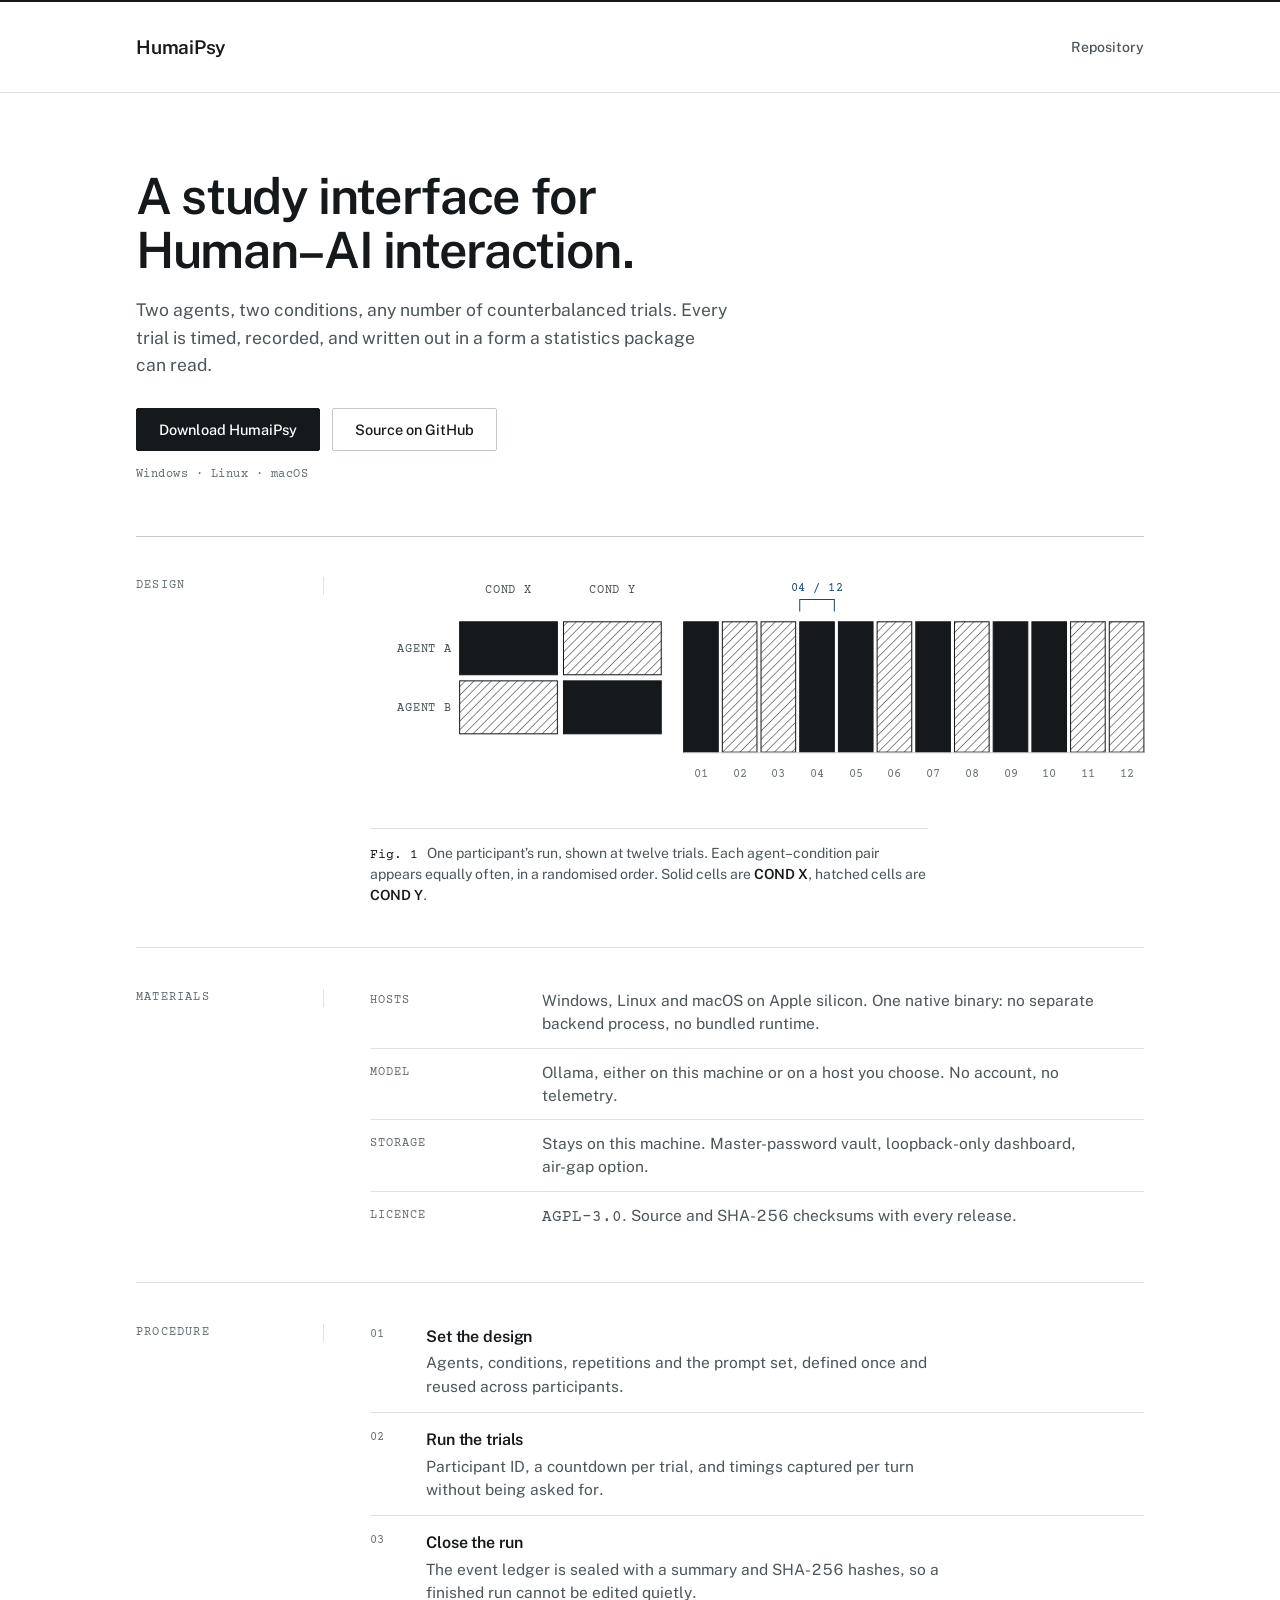
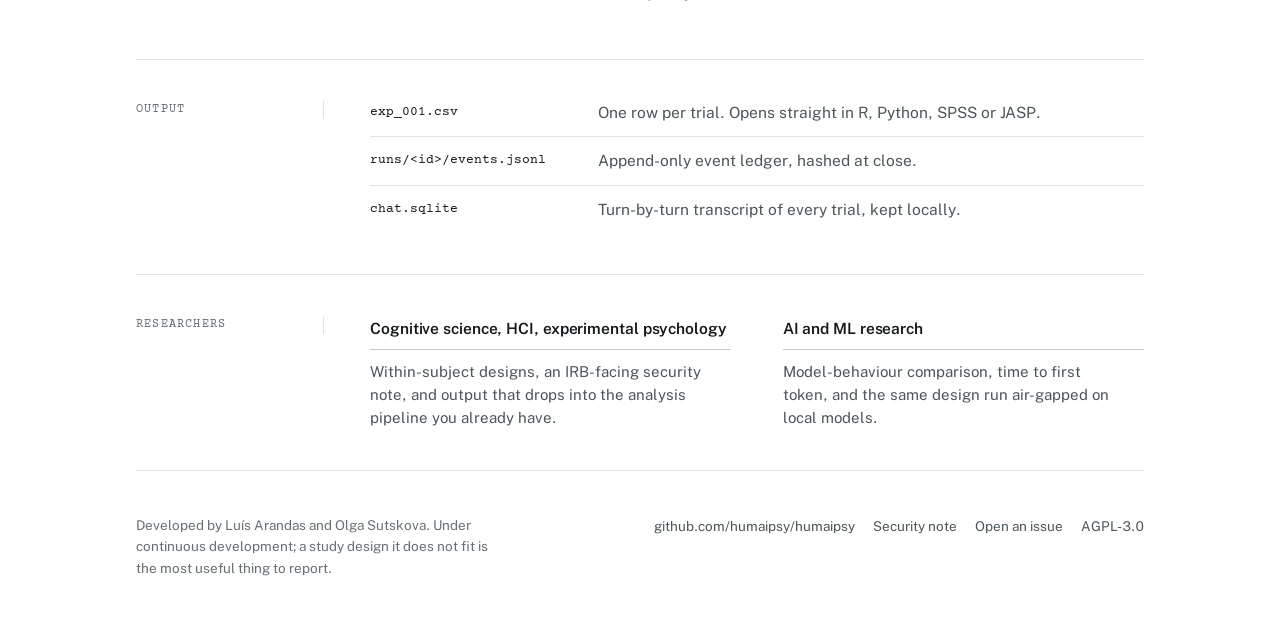
==== commit 437aed01: "Trim the site header and page title Drop the Download button from the header; the title block keeps " ====
--- a/docs/index.html
+++ b/docs/index.html
@@ -4,7 +4,7 @@
 <meta charset="utf-8">
 <meta name="viewport" content="width=device-width, initial-scale=1">
 <meta name="color-scheme" content="light">
-<title>HumaiPsy — a study interface for Human–AI interaction</title>
+<title>HumaiPsy</title>
 <meta name="description" content="HumaiPsy runs counterbalanced Human–AI interaction trials against a local or remote model, and records every trial as a CSV, an audit ledger and a full transcript.">
 <link rel="stylesheet" href="style.css">
 </head>
@@ -23,7 +23,6 @@
     <a class="wordmark" href="./index.html">HumaiPsy</a>
     <nav class="nav" aria-label="Primary">
       <a href="https://github.com/humaipsy/humaipsy">Repository</a>
-      <a class="btn btn--primary" href="https://github.com/humaipsy/humaipsy/releases">Download</a>
     </nav>
   </div>
 </header>
--- a/docs/style.css
+++ b/docs/style.css
@@ -589,10 +589,6 @@
   .nav {
     gap: 14px;
     font-size: 13.5px;
-  }
-  .nav .btn {
-    padding: 8px 12px;
-    font-size: 13px;
   }
 }
 
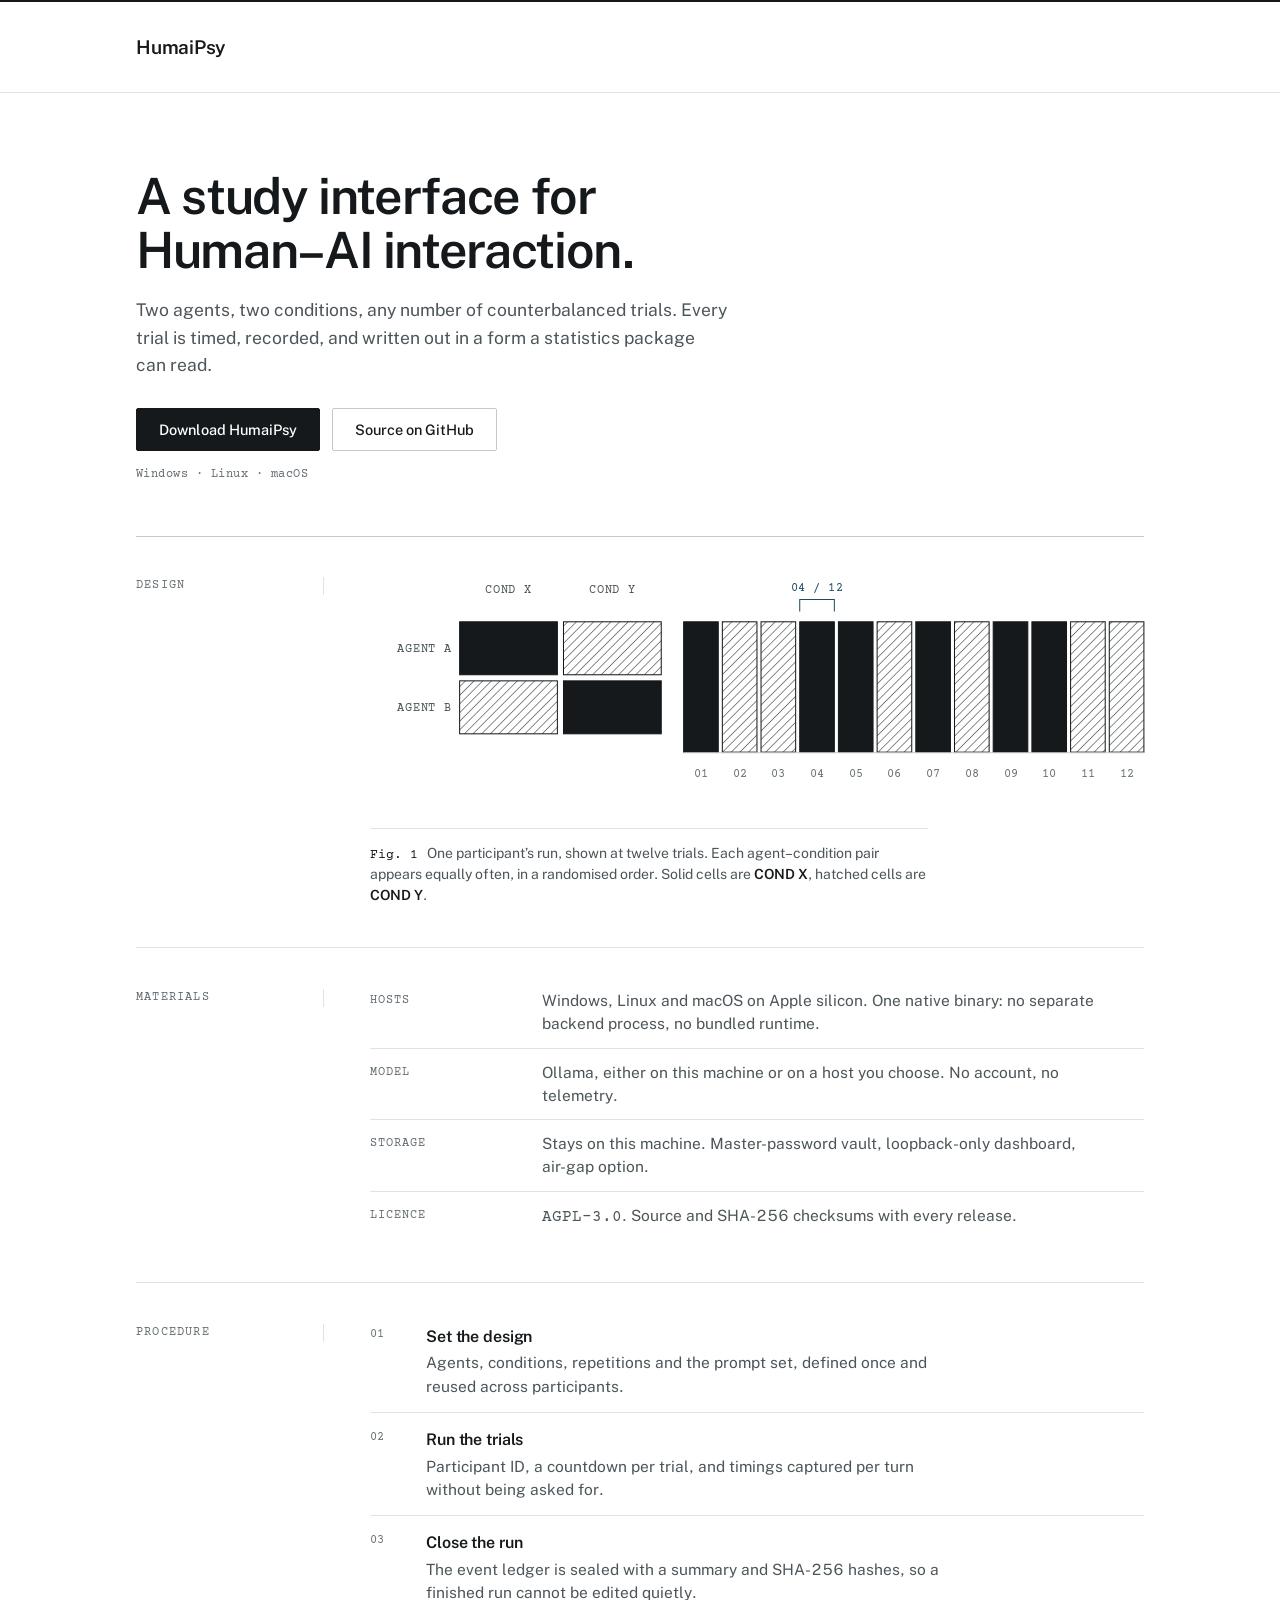
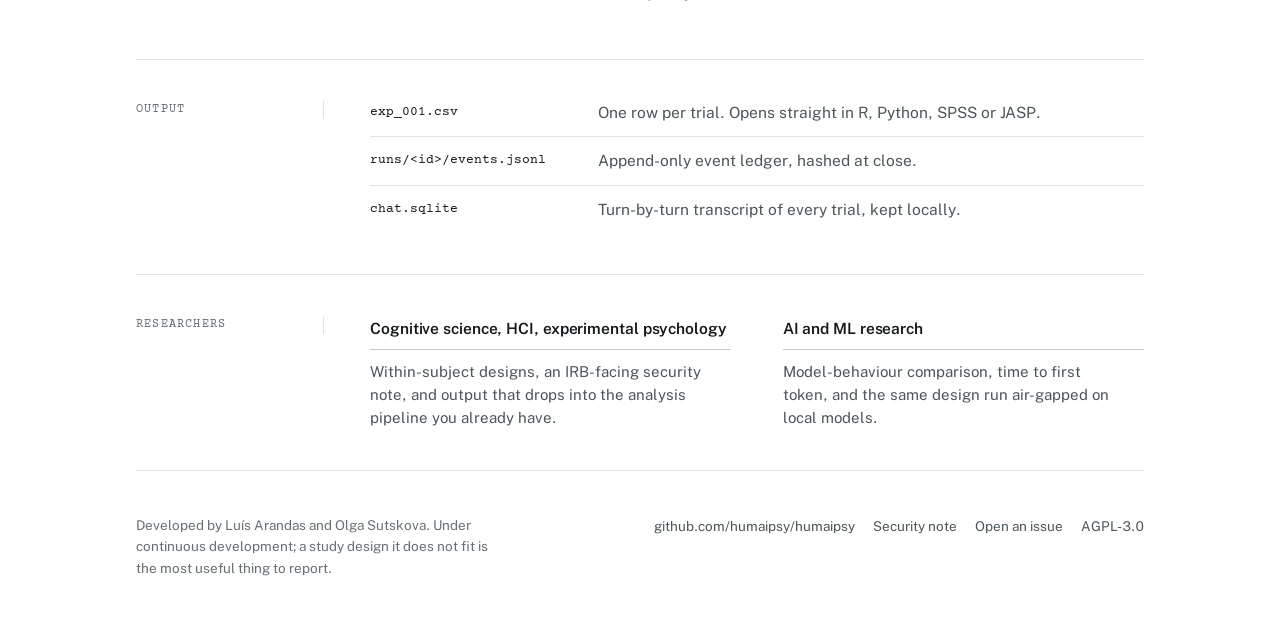
==== commit 39e05209: "Leave only the wordmark in the site header The header carried a Repository link and a Download butto" ====
--- a/docs/index.html
+++ b/docs/index.html
@@ -21,9 +21,6 @@
 <header class="masthead">
   <div class="shell masthead__bar">
     <a class="wordmark" href="./index.html">HumaiPsy</a>
-    <nav class="nav" aria-label="Primary">
-      <a href="https://github.com/humaipsy/humaipsy">Repository</a>
-    </nav>
   </div>
 </header>
 
--- a/docs/style.css
+++ b/docs/style.css
@@ -147,15 +147,13 @@
 }
 
 .masthead__bar {
-  display: flex;
+  padding-block: clamp(20px, 2.6vw, 30px);
+}
+
+.wordmark {
+  display: inline-flex;
   align-items: center;
-  justify-content: space-between;
-  gap: 20px;
-  flex-wrap: wrap;
-  padding-block: clamp(20px, 2.6vw, 30px);
-}
-
-.wordmark {
+  min-height: 24px;
   font-size: 19px;
   font-weight: 600;
   letter-spacing: -0.012em;
@@ -163,23 +161,6 @@
 }
 .wordmark:hover {
   text-decoration: none;
-}
-
-.nav {
-  display: flex;
-  align-items: center;
-  gap: clamp(14px, 2vw, 28px);
-  font-size: 14px;
-  font-weight: 500;
-}
-.nav a {
-  display: inline-flex;
-  align-items: center;
-  min-height: 24px;
-  color: var(--ink-2);
-}
-.nav a:hover {
-  color: var(--ink);
 }
 
 .btn {
@@ -200,8 +181,8 @@
   text-decoration: none;
   border-color: var(--ink);
 }
-/* Two classes so this outranks `.nav a` / `.foot a`, which are more specific
-   than `.btn` alone and would otherwise repaint the label in muted ink. */
+/* Two classes so this outranks `.foot a`, which is more specific than `.btn`
+   alone and would otherwise repaint the label in muted ink. */
 .btn.btn--primary {
   background: var(--ink);
   border-color: var(--ink);
@@ -579,16 +560,6 @@
   }
   .lede {
     font-size: 16.5px;
-  }
-}
-
-@media (max-width: 460px) {
-  .masthead__bar {
-    gap: 12px;
-  }
-  .nav {
-    gap: 14px;
-    font-size: 13.5px;
   }
 }
 
@@ -605,7 +576,6 @@
     --accent: #000;
     --accent-soft: #eee;
   }
-  .nav,
   .skip-link,
   .actions .btn--ghost,
   .fig__hint {
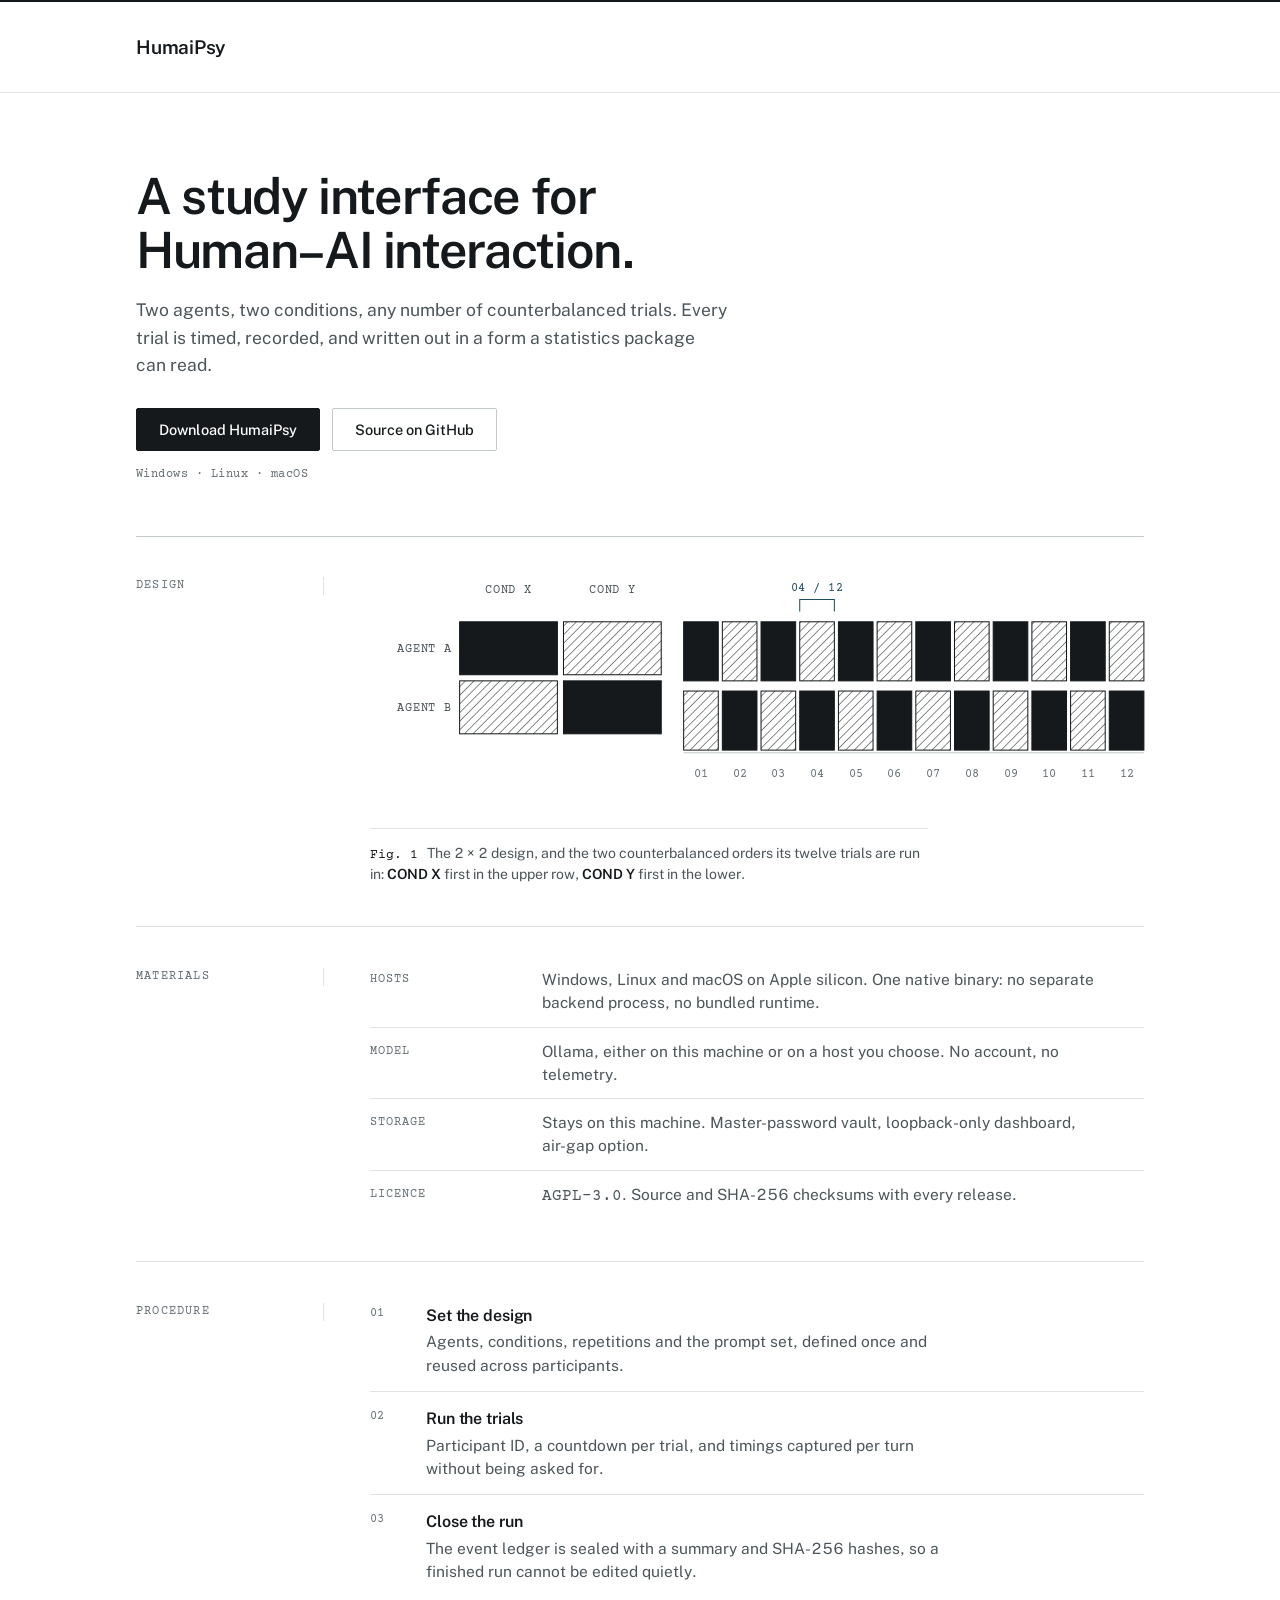
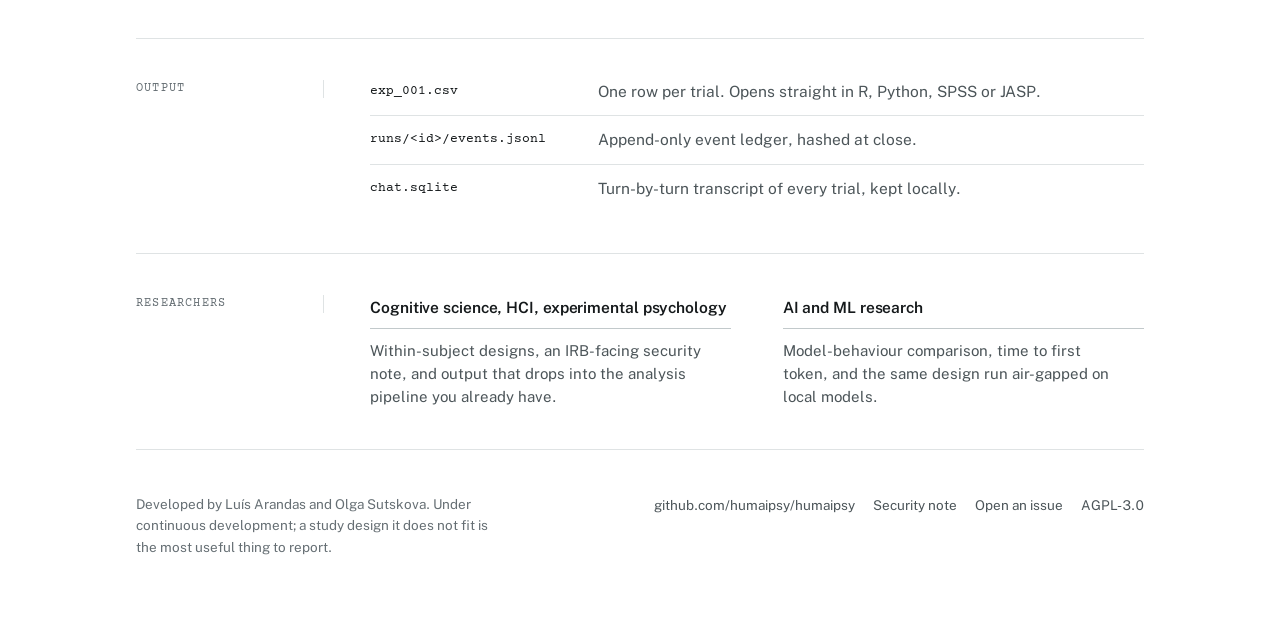
==== commit 6715d77b: "Draw the counterbalanced orders in the site figure The Design figure drew one participant's twelve-t" ====
--- a/docs/index.html
+++ b/docs/index.html
@@ -44,8 +44,8 @@
     <div class="field__body">
       <figure class="fig">
         <svg class="fig__plate fig__plate--wide" viewBox="0 0 760 224" role="img" aria-labelledby="fig-title fig-desc">
-          <title id="fig-title">The 2 × 2 design, and one participant’s twelve-trial sequence</title>
-          <desc id="fig-desc">Left: a two-by-two table of agent by condition, with AGENT A and AGENT B as rows and COND X and COND Y as columns; COND X cells are filled solid and COND Y cells are hatched. Right: twelve trials in order, each filled by its condition, with trial 04 marked as the trial in progress.</desc>
+          <title id="fig-title">The 2 × 2 design, and the two counterbalanced trial orders</title>
+          <desc id="fig-desc">Left: a two-by-two table of agent by condition, with AGENT A and AGENT B as rows and COND X and COND Y as columns; COND X cells are filled solid and COND Y cells are hatched. Right: two rows of twelve trials, the upper starting on COND X and the lower on COND Y, each row alternating condition trial by trial so the two rows are offset by one; trial 04 of the first row is marked as the trial in progress.</desc>
 
           <defs>
             <pattern id="hatch" width="6" height="6" patternUnits="userSpaceOnUse" patternTransform="rotate(45)">
@@ -64,55 +64,58 @@
           <rect class="fig__box fig__box--y" x="88" y="102" width="96" height="52"/>
           <rect class="fig__box fig__box--x" x="190" y="102" width="96" height="52"/>
 
-          <!-- one participant's twelve trials, in the order they are run -->
+          <!-- The same twelve trials under the two counterbalanced orders. Both
+               alternate condition, so stacked the pair steps one trial at a time —
+               the staircase. The upper row starts on COND X, the lower on COND Y;
+               the caption names them, so the plate itself carries no row labels. -->
           <g class="fig__seq">
-            <g class="fig__bar">
-              <rect class="fig__box fig__box--x" x="308" y="44" width="34" height="128"/>
-              <text class="fig__hint" x="325" y="216">A · X</text>
-            </g>
-            <g class="fig__bar">
-              <rect class="fig__box fig__box--y" x="346" y="44" width="34" height="128"/>
-              <text class="fig__hint" x="363" y="216">B · Y</text>
-            </g>
-            <g class="fig__bar">
-              <rect class="fig__box fig__box--y" x="384" y="44" width="34" height="128"/>
-              <text class="fig__hint" x="401" y="216">A · Y</text>
-            </g>
-            <g class="fig__bar">
-              <rect class="fig__box fig__box--x" x="422" y="44" width="34" height="128"/>
-              <text class="fig__hint" x="439" y="216">B · X</text>
-            </g>
-            <g class="fig__bar">
-              <rect class="fig__box fig__box--x" x="460" y="44" width="34" height="128"/>
-              <text class="fig__hint" x="477" y="216">A · X</text>
-            </g>
-            <g class="fig__bar">
-              <rect class="fig__box fig__box--y" x="498" y="44" width="34" height="128"/>
-              <text class="fig__hint" x="515" y="216">A · Y</text>
-            </g>
-            <g class="fig__bar">
-              <rect class="fig__box fig__box--x" x="536" y="44" width="34" height="128"/>
-              <text class="fig__hint" x="553" y="216">B · X</text>
-            </g>
-            <g class="fig__bar">
-              <rect class="fig__box fig__box--y" x="574" y="44" width="34" height="128"/>
-              <text class="fig__hint" x="591" y="216">B · Y</text>
-            </g>
-            <g class="fig__bar">
-              <rect class="fig__box fig__box--x" x="612" y="44" width="34" height="128"/>
-              <text class="fig__hint" x="629" y="216">A · X</text>
-            </g>
-            <g class="fig__bar">
-              <rect class="fig__box fig__box--x" x="650" y="44" width="34" height="128"/>
-              <text class="fig__hint" x="667" y="216">B · X</text>
-            </g>
-            <g class="fig__bar">
-              <rect class="fig__box fig__box--y" x="688" y="44" width="34" height="128"/>
-              <text class="fig__hint" x="705" y="216">A · Y</text>
-            </g>
-            <g class="fig__bar">
-              <rect class="fig__box fig__box--y" x="726" y="44" width="34" height="128"/>
-              <text class="fig__hint" x="743" y="216">B · Y</text>
+            <g class="fig__col">
+              <rect class="fig__box fig__box--x" x="308" y="44" width="34" height="58"/>
+              <rect class="fig__box fig__box--y" x="308" y="112" width="34" height="58"/>
+            </g>
+            <g class="fig__col">
+              <rect class="fig__box fig__box--y" x="346" y="44" width="34" height="58"/>
+              <rect class="fig__box fig__box--x" x="346" y="112" width="34" height="58"/>
+            </g>
+            <g class="fig__col">
+              <rect class="fig__box fig__box--x" x="384" y="44" width="34" height="58"/>
+              <rect class="fig__box fig__box--y" x="384" y="112" width="34" height="58"/>
+            </g>
+            <g class="fig__col">
+              <rect class="fig__box fig__box--y" x="422" y="44" width="34" height="58"/>
+              <rect class="fig__box fig__box--x" x="422" y="112" width="34" height="58"/>
+            </g>
+            <g class="fig__col">
+              <rect class="fig__box fig__box--x" x="460" y="44" width="34" height="58"/>
+              <rect class="fig__box fig__box--y" x="460" y="112" width="34" height="58"/>
+            </g>
+            <g class="fig__col">
+              <rect class="fig__box fig__box--y" x="498" y="44" width="34" height="58"/>
+              <rect class="fig__box fig__box--x" x="498" y="112" width="34" height="58"/>
+            </g>
+            <g class="fig__col">
+              <rect class="fig__box fig__box--x" x="536" y="44" width="34" height="58"/>
+              <rect class="fig__box fig__box--y" x="536" y="112" width="34" height="58"/>
+            </g>
+            <g class="fig__col">
+              <rect class="fig__box fig__box--y" x="574" y="44" width="34" height="58"/>
+              <rect class="fig__box fig__box--x" x="574" y="112" width="34" height="58"/>
+            </g>
+            <g class="fig__col">
+              <rect class="fig__box fig__box--x" x="612" y="44" width="34" height="58"/>
+              <rect class="fig__box fig__box--y" x="612" y="112" width="34" height="58"/>
+            </g>
+            <g class="fig__col">
+              <rect class="fig__box fig__box--y" x="650" y="44" width="34" height="58"/>
+              <rect class="fig__box fig__box--x" x="650" y="112" width="34" height="58"/>
+            </g>
+            <g class="fig__col">
+              <rect class="fig__box fig__box--x" x="688" y="44" width="34" height="58"/>
+              <rect class="fig__box fig__box--y" x="688" y="112" width="34" height="58"/>
+            </g>
+            <g class="fig__col">
+              <rect class="fig__box fig__box--y" x="726" y="44" width="34" height="58"/>
+              <rect class="fig__box fig__box--x" x="726" y="112" width="34" height="58"/>
             </g>
 
             <line class="fig__rule" x1="308" y1="172.5" x2="760" y2="172.5"/>
@@ -137,9 +140,9 @@
           </g>
         </svg>
 
-        <svg class="fig__plate fig__plate--compact" viewBox="0 0 360 252" role="img" aria-labelledby="fig-title-c fig-desc-c">
-          <title id="fig-title-c">The 2 × 2 design, and one participant’s twelve-trial sequence</title>
-          <desc id="fig-desc-c">Top: a two-by-two table of agent by condition, with AGENT A and AGENT B as rows and COND X and COND Y as columns; COND X cells are filled solid and COND Y cells are hatched. Bottom: twelve trials in order, each filled by its condition, with trial 04 marked as the trial in progress.</desc>
+        <svg class="fig__plate fig__plate--compact" viewBox="0 0 360 280" role="img" aria-labelledby="fig-title-c fig-desc-c">
+          <title id="fig-title-c">The 2 × 2 design, and the two counterbalanced trial orders</title>
+          <desc id="fig-desc-c">Top: a two-by-two table of agent by condition, with AGENT A and AGENT B as rows and COND X and COND Y as columns; COND X cells are filled solid and COND Y cells are hatched. Bottom: two rows of twelve trials, the upper starting on COND X and the lower on COND Y, each row alternating condition trial by trial so the two rows are offset by one; trial 04 of the first row is marked as the trial in progress.</desc>
 
           <defs>
             <pattern id="hatch-c" width="6" height="6" patternUnits="userSpaceOnUse" patternTransform="rotate(45)">
@@ -160,43 +163,79 @@
           <line class="fig__rule" x1="20" y1="102" x2="341" y2="102"/>
 
           <g class="fig__active">
-            <path class="fig__bracket" d="M101 140 V130 H125 V140"/>
-            <text class="fig__mark" x="113" y="122">04 / 12</text>
-          </g>
-
-          <g class="fig__bar"><rect class="fig__box fig__box--x" x="20" y="140" width="24" height="72"/></g>
-          <g class="fig__bar"><rect class="fig__box fig__box--yc" x="47" y="140" width="24" height="72"/></g>
-          <g class="fig__bar"><rect class="fig__box fig__box--yc" x="74" y="140" width="24" height="72"/></g>
-          <g class="fig__bar"><rect class="fig__box fig__box--x" x="101" y="140" width="24" height="72"/></g>
-          <g class="fig__bar"><rect class="fig__box fig__box--x" x="128" y="140" width="24" height="72"/></g>
-          <g class="fig__bar"><rect class="fig__box fig__box--yc" x="155" y="140" width="24" height="72"/></g>
-          <g class="fig__bar"><rect class="fig__box fig__box--x" x="182" y="140" width="24" height="72"/></g>
-          <g class="fig__bar"><rect class="fig__box fig__box--yc" x="209" y="140" width="24" height="72"/></g>
-          <g class="fig__bar"><rect class="fig__box fig__box--x" x="236" y="140" width="24" height="72"/></g>
-          <g class="fig__bar"><rect class="fig__box fig__box--x" x="263" y="140" width="24" height="72"/></g>
-          <g class="fig__bar"><rect class="fig__box fig__box--yc" x="290" y="140" width="24" height="72"/></g>
-          <g class="fig__bar"><rect class="fig__box fig__box--yc" x="317" y="140" width="24" height="72"/></g>
-
-          <line class="fig__rule" x1="20" y1="212.5" x2="341" y2="212.5"/>
-
-          <text class="fig__tick" x="32" y="230">01</text>
-          <text class="fig__tick" x="59" y="230">02</text>
-          <text class="fig__tick" x="86" y="230">03</text>
-          <text class="fig__tick" x="113" y="230">04</text>
-          <text class="fig__tick" x="140" y="230">05</text>
-          <text class="fig__tick" x="167" y="230">06</text>
-          <text class="fig__tick" x="194" y="230">07</text>
-          <text class="fig__tick" x="221" y="230">08</text>
-          <text class="fig__tick" x="248" y="230">09</text>
-          <text class="fig__tick" x="275" y="230">10</text>
-          <text class="fig__tick" x="302" y="230">11</text>
-          <text class="fig__tick" x="329" y="230">12</text>
+            <path class="fig__bracket" d="M101 138 V128 H125 V138"/>
+            <text class="fig__mark" x="113" y="120">04 / 12</text>
+          </g>
+
+          <g class="fig__col">
+            <rect class="fig__box fig__box--x" x="20" y="138" width="24" height="48"/>
+            <rect class="fig__box fig__box--yc" x="20" y="196" width="24" height="48"/>
+          </g>
+          <g class="fig__col">
+            <rect class="fig__box fig__box--yc" x="47" y="138" width="24" height="48"/>
+            <rect class="fig__box fig__box--x" x="47" y="196" width="24" height="48"/>
+          </g>
+          <g class="fig__col">
+            <rect class="fig__box fig__box--x" x="74" y="138" width="24" height="48"/>
+            <rect class="fig__box fig__box--yc" x="74" y="196" width="24" height="48"/>
+          </g>
+          <g class="fig__col">
+            <rect class="fig__box fig__box--yc" x="101" y="138" width="24" height="48"/>
+            <rect class="fig__box fig__box--x" x="101" y="196" width="24" height="48"/>
+          </g>
+          <g class="fig__col">
+            <rect class="fig__box fig__box--x" x="128" y="138" width="24" height="48"/>
+            <rect class="fig__box fig__box--yc" x="128" y="196" width="24" height="48"/>
+          </g>
+          <g class="fig__col">
+            <rect class="fig__box fig__box--yc" x="155" y="138" width="24" height="48"/>
+            <rect class="fig__box fig__box--x" x="155" y="196" width="24" height="48"/>
+          </g>
+          <g class="fig__col">
+            <rect class="fig__box fig__box--x" x="182" y="138" width="24" height="48"/>
+            <rect class="fig__box fig__box--yc" x="182" y="196" width="24" height="48"/>
+          </g>
+          <g class="fig__col">
+            <rect class="fig__box fig__box--yc" x="209" y="138" width="24" height="48"/>
+            <rect class="fig__box fig__box--x" x="209" y="196" width="24" height="48"/>
+          </g>
+          <g class="fig__col">
+            <rect class="fig__box fig__box--x" x="236" y="138" width="24" height="48"/>
+            <rect class="fig__box fig__box--yc" x="236" y="196" width="24" height="48"/>
+          </g>
+          <g class="fig__col">
+            <rect class="fig__box fig__box--yc" x="263" y="138" width="24" height="48"/>
+            <rect class="fig__box fig__box--x" x="263" y="196" width="24" height="48"/>
+          </g>
+          <g class="fig__col">
+            <rect class="fig__box fig__box--x" x="290" y="138" width="24" height="48"/>
+            <rect class="fig__box fig__box--yc" x="290" y="196" width="24" height="48"/>
+          </g>
+          <g class="fig__col">
+            <rect class="fig__box fig__box--yc" x="317" y="138" width="24" height="48"/>
+            <rect class="fig__box fig__box--x" x="317" y="196" width="24" height="48"/>
+          </g>
+
+          <line class="fig__rule" x1="20" y1="254" x2="341" y2="254"/>
+
+          <text class="fig__tick" x="32" y="272">01</text>
+          <text class="fig__tick" x="59" y="272">02</text>
+          <text class="fig__tick" x="86" y="272">03</text>
+          <text class="fig__tick" x="113" y="272">04</text>
+          <text class="fig__tick" x="140" y="272">05</text>
+          <text class="fig__tick" x="167" y="272">06</text>
+          <text class="fig__tick" x="194" y="272">07</text>
+          <text class="fig__tick" x="221" y="272">08</text>
+          <text class="fig__tick" x="248" y="272">09</text>
+          <text class="fig__tick" x="275" y="272">10</text>
+          <text class="fig__tick" x="302" y="272">11</text>
+          <text class="fig__tick" x="329" y="272">12</text>
         </svg>
         <figcaption>
           <span class="fig__no">Fig. 1</span>
-          One participant’s run, shown at twelve trials. Each agent–condition pair
-          appears equally often, in a randomised order. Solid cells are
-          <strong>COND X</strong>, hatched cells are <strong>COND Y</strong>.
+          The 2 × 2 design, and the two counterbalanced orders its twelve trials are
+          run in: <strong>COND X</strong> first in the upper row, <strong>COND Y</strong>
+          first in the lower.
         </figcaption>
       </figure>
     </div>
--- a/docs/style.css
+++ b/docs/style.css
@@ -339,23 +339,13 @@
   fill: none;
 }
 
-/* The one authored moment: pointing at a trial names its agent and condition
-   in the annotation line, so the strip is readable cell by cell and not only
-   by the caption. Nothing is hidden that the caption does not also say. */
-.fig__hint {
-  font-family: var(--mono);
-  font-size: 12px;
-  letter-spacing: 0.02em;
-  fill: var(--accent);
-  text-anchor: middle;
-  opacity: 0;
-  transition: opacity 0.15s ease;
-}
-.fig__bar:hover .fig__hint {
-  opacity: 1;
-}
-.fig__bar:hover .fig__box {
+/* The one authored moment: the two rows are the same twelve trials offset by one,
+   so pointing at a trial lights that trial in both orders, and the step the
+   counterbalancing draws is legible without re-reading the caption. Nothing is
+   revealed that the caption does not also say. */
+.fig__col:hover .fig__box {
   stroke: var(--accent);
+  stroke-width: 2;
 }
 
 figcaption {
@@ -577,8 +567,7 @@
     --accent-soft: #eee;
   }
   .skip-link,
-  .actions .btn--ghost,
-  .fig__hint {
+  .actions .btn--ghost {
     display: none;
   }
   .field,
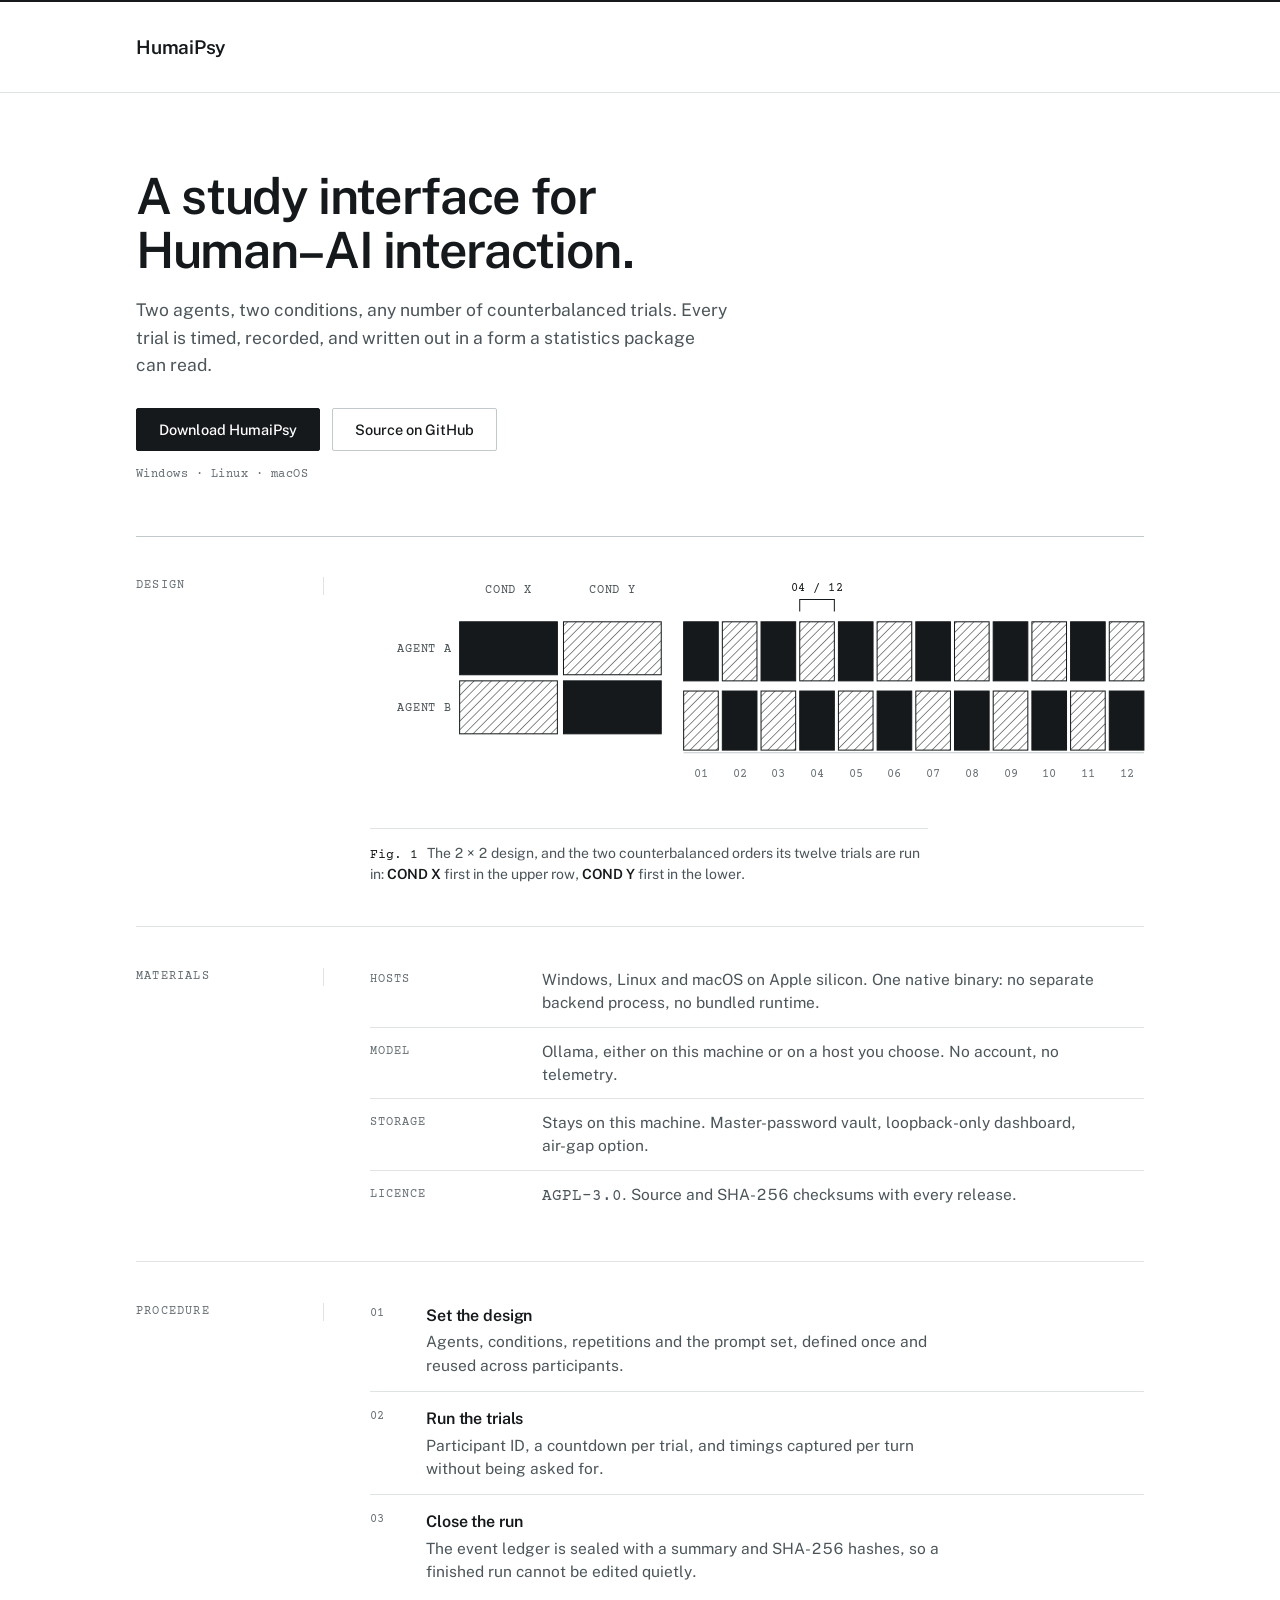
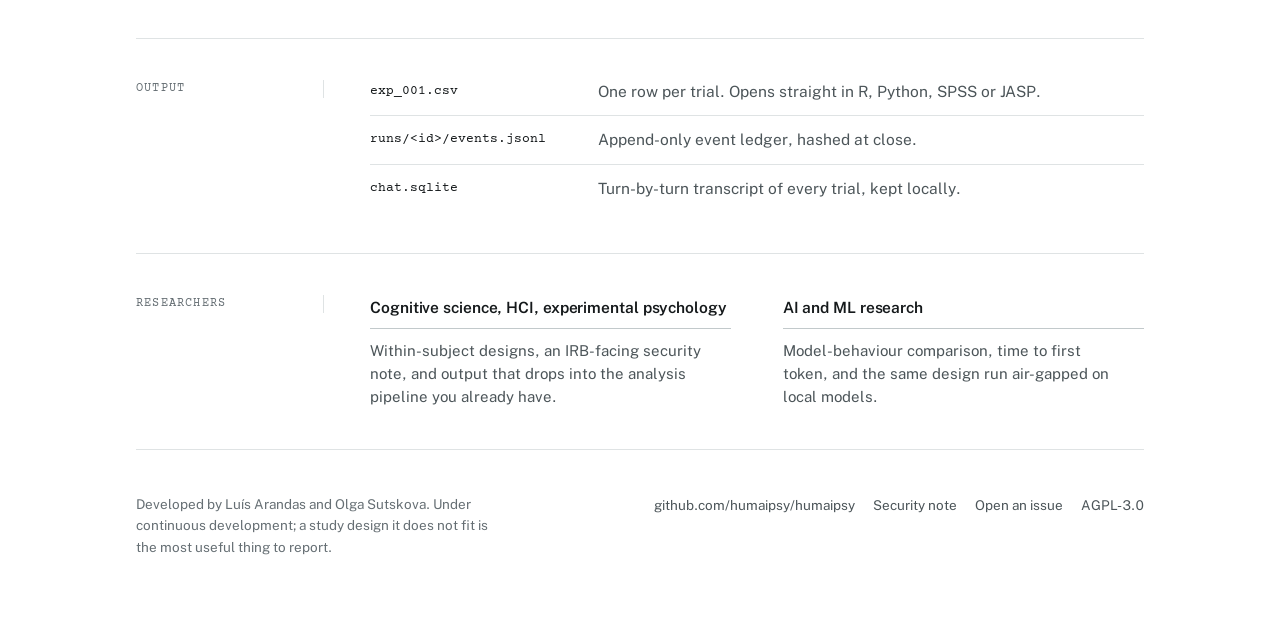
==== commit 233e175f: "Remove the figure's hover, and draw its annotation in ink The bars no longer react to the pointer an" ====
--- a/docs/index.html
+++ b/docs/index.html
@@ -69,51 +69,51 @@
                the staircase. The upper row starts on COND X, the lower on COND Y;
                the caption names them, so the plate itself carries no row labels. -->
           <g class="fig__seq">
-            <g class="fig__col">
+            <g>
               <rect class="fig__box fig__box--x" x="308" y="44" width="34" height="58"/>
               <rect class="fig__box fig__box--y" x="308" y="112" width="34" height="58"/>
             </g>
-            <g class="fig__col">
+            <g>
               <rect class="fig__box fig__box--y" x="346" y="44" width="34" height="58"/>
               <rect class="fig__box fig__box--x" x="346" y="112" width="34" height="58"/>
             </g>
-            <g class="fig__col">
+            <g>
               <rect class="fig__box fig__box--x" x="384" y="44" width="34" height="58"/>
               <rect class="fig__box fig__box--y" x="384" y="112" width="34" height="58"/>
             </g>
-            <g class="fig__col">
+            <g>
               <rect class="fig__box fig__box--y" x="422" y="44" width="34" height="58"/>
               <rect class="fig__box fig__box--x" x="422" y="112" width="34" height="58"/>
             </g>
-            <g class="fig__col">
+            <g>
               <rect class="fig__box fig__box--x" x="460" y="44" width="34" height="58"/>
               <rect class="fig__box fig__box--y" x="460" y="112" width="34" height="58"/>
             </g>
-            <g class="fig__col">
+            <g>
               <rect class="fig__box fig__box--y" x="498" y="44" width="34" height="58"/>
               <rect class="fig__box fig__box--x" x="498" y="112" width="34" height="58"/>
             </g>
-            <g class="fig__col">
+            <g>
               <rect class="fig__box fig__box--x" x="536" y="44" width="34" height="58"/>
               <rect class="fig__box fig__box--y" x="536" y="112" width="34" height="58"/>
             </g>
-            <g class="fig__col">
+            <g>
               <rect class="fig__box fig__box--y" x="574" y="44" width="34" height="58"/>
               <rect class="fig__box fig__box--x" x="574" y="112" width="34" height="58"/>
             </g>
-            <g class="fig__col">
+            <g>
               <rect class="fig__box fig__box--x" x="612" y="44" width="34" height="58"/>
               <rect class="fig__box fig__box--y" x="612" y="112" width="34" height="58"/>
             </g>
-            <g class="fig__col">
+            <g>
               <rect class="fig__box fig__box--y" x="650" y="44" width="34" height="58"/>
               <rect class="fig__box fig__box--x" x="650" y="112" width="34" height="58"/>
             </g>
-            <g class="fig__col">
+            <g>
               <rect class="fig__box fig__box--x" x="688" y="44" width="34" height="58"/>
               <rect class="fig__box fig__box--y" x="688" y="112" width="34" height="58"/>
             </g>
-            <g class="fig__col">
+            <g>
               <rect class="fig__box fig__box--y" x="726" y="44" width="34" height="58"/>
               <rect class="fig__box fig__box--x" x="726" y="112" width="34" height="58"/>
             </g>
--- a/docs/style.css
+++ b/docs/style.css
@@ -310,13 +310,12 @@
   font-family: var(--mono);
   font-size: 12px;
   letter-spacing: 0.04em;
-  fill: var(--accent);
+  fill: var(--ink);
   text-anchor: middle;
 }
 .fig__box {
   stroke: var(--ink);
   stroke-width: 1;
-  transition: stroke 0.15s ease;
 }
 .fig__box--x {
   fill: var(--ink);
@@ -334,18 +333,9 @@
 }
 
 .fig__bracket {
-  stroke: var(--accent);
+  stroke: var(--ink);
   stroke-width: 1;
   fill: none;
-}
-
-/* The one authored moment: the two rows are the same twelve trials offset by one,
-   so pointing at a trial lights that trial in both orders, and the step the
-   counterbalancing draws is legible without re-reading the caption. Nothing is
-   revealed that the caption does not also say. */
-.fig__col:hover .fig__box {
-  stroke: var(--accent);
-  stroke-width: 2;
 }
 
 figcaption {
